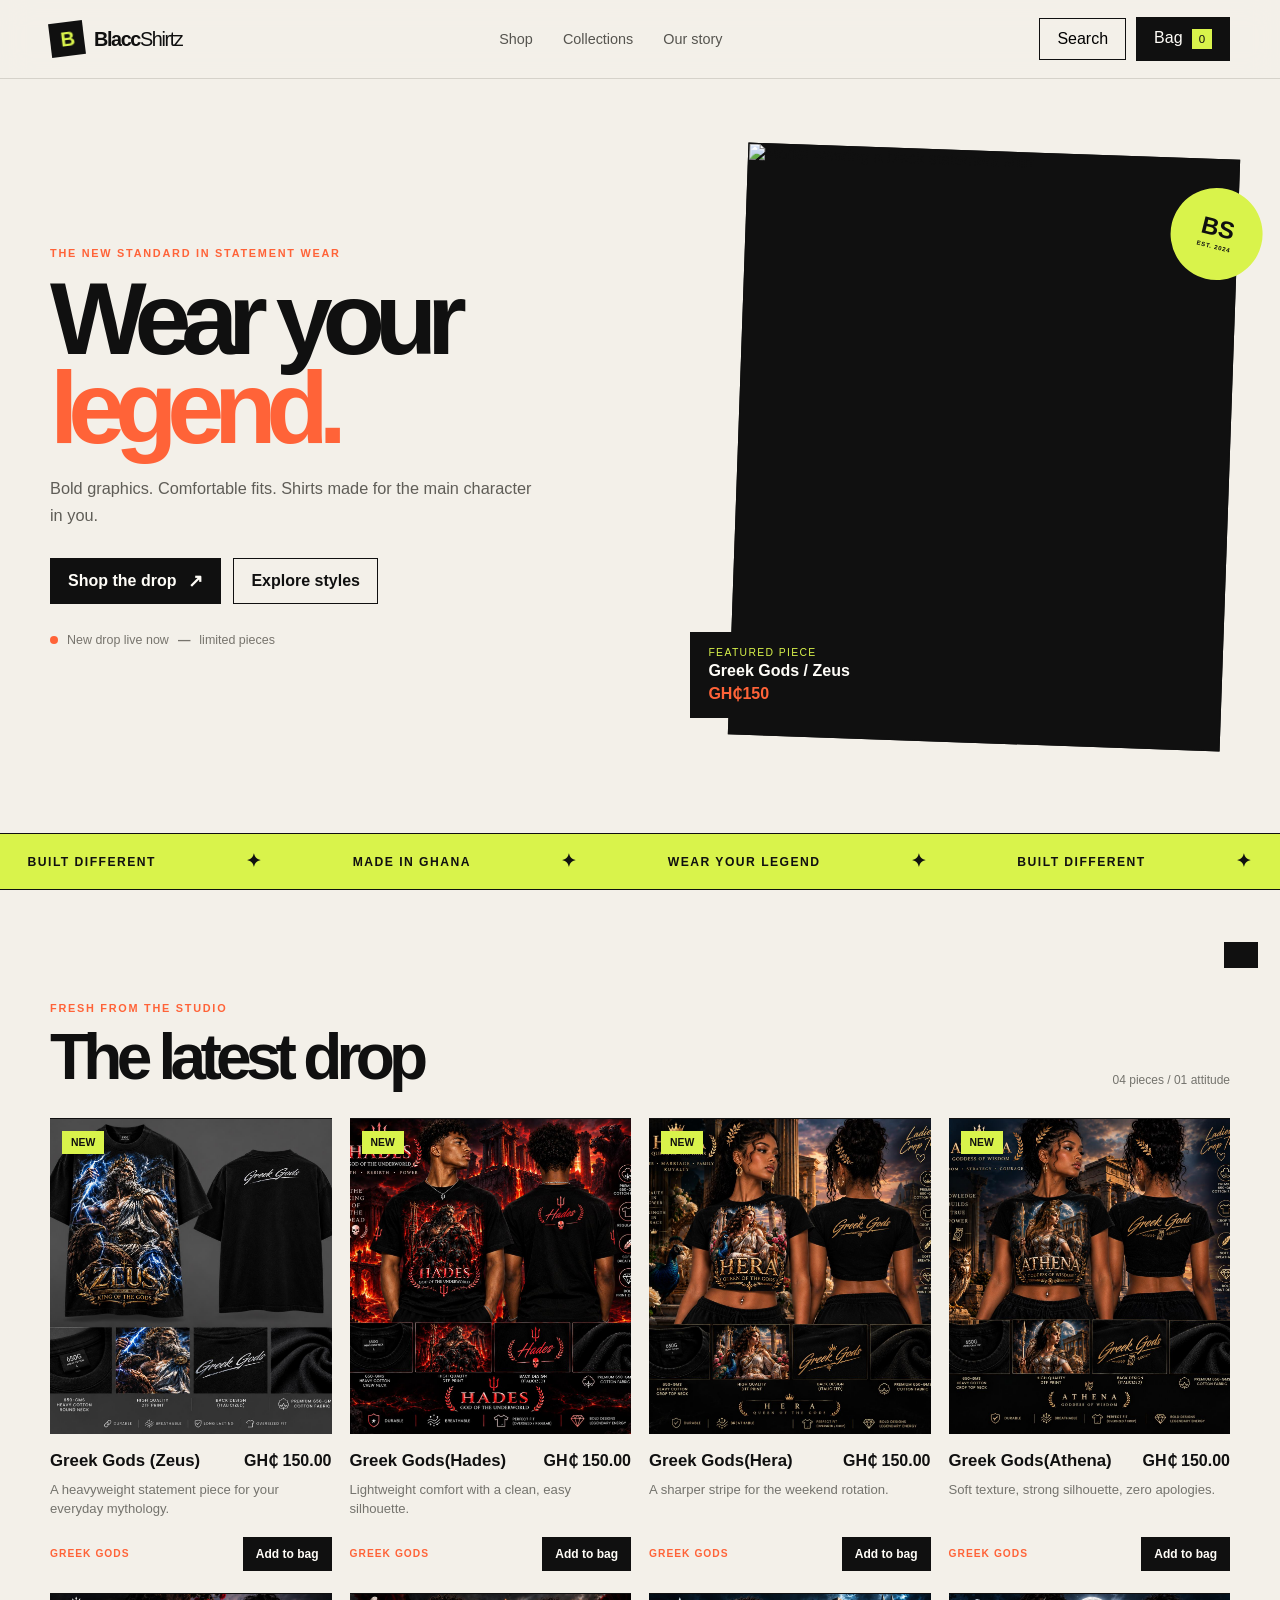
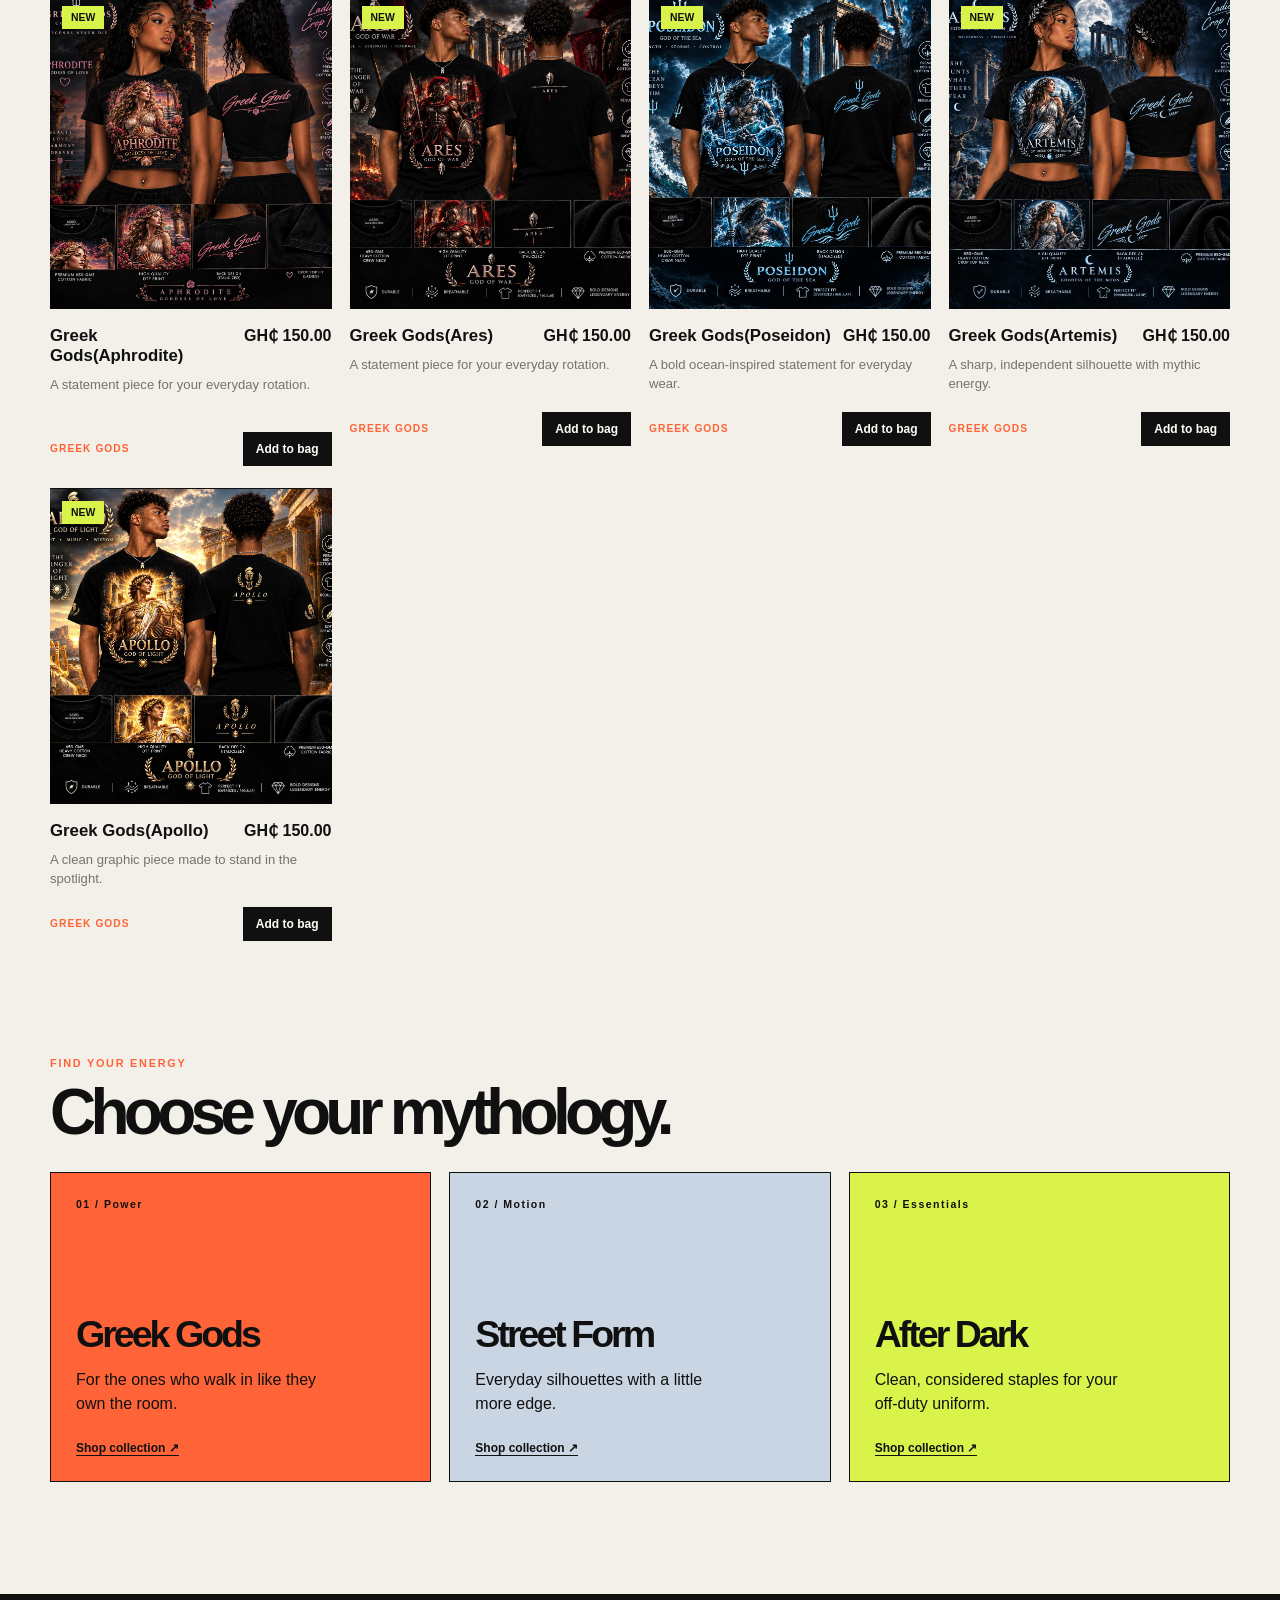
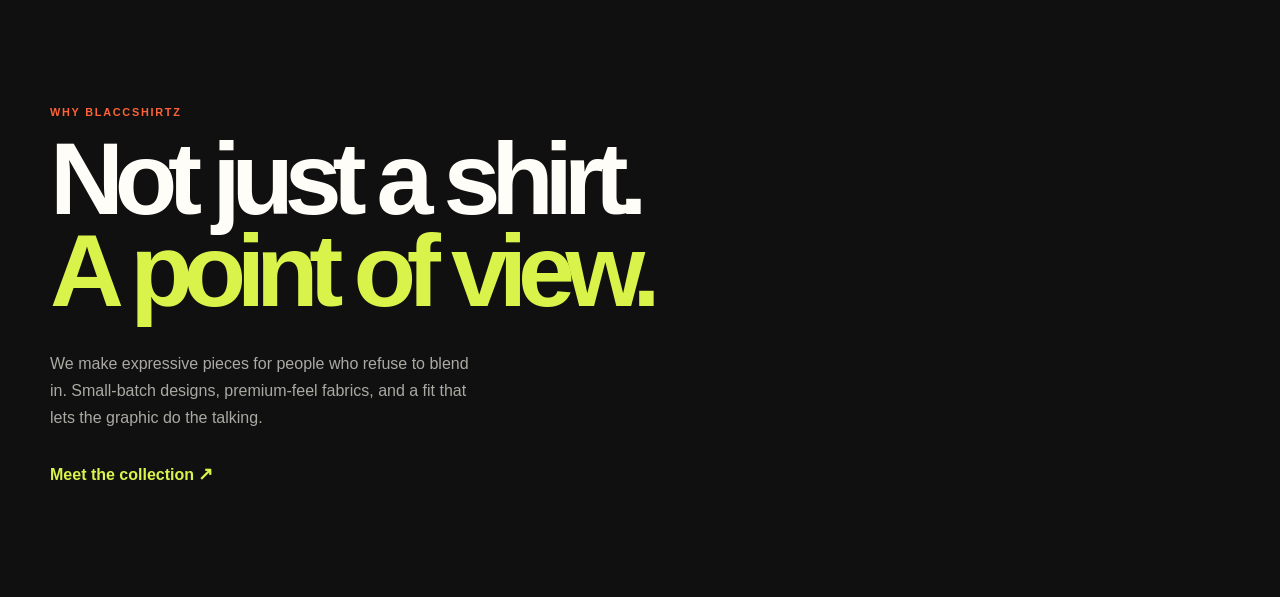
==== index.html @ ee009317 "first commit" ====
<!DOCTYPE html>
<html lang="en">
  <head>
    <meta charset="UTF-8" />
    <meta name="viewport" content="width=device-width, initial-scale=1.0" />
    <title>BlaccShirtz | Wear your legend</title>
    <meta name="description" content="Statement shirts for people who make their own rules." />
    <link rel="preconnect" href="https://blaccshirtz.com" />
    <link rel="preconnect" href="https://blaccshirtz.com" crossorigin />
    <link
      href="https://fonts.googleapis.com/css2?family=Inter:wght@400;500;600;700;800&display=swap"
      rel="stylesheet"
    />
    <link rel="stylesheet" href="styles.css" />
  </head>
  <body>
    <header class="topbar">
      <div class="container nav">
        <a class="brand" href="#top" aria-label="BlaccShirtz home"><span class="brand-mark">B</span><span>Blacc<span>Shirtz</span></span></a>
        <nav class="nav-links" aria-label="Main navigation"><a href="#featured">Shop</a><a href="#collections">Collections</a><a href="#story">Our story</a></nav>
        <div class="nav-actions"><button class="ghost-btn" id="search-button" type="button">Search</button><button class="cart-btn" type="button" aria-label="Open shopping cart">Bag <span id="cart-count">0</span></button></div>
      </div>
      <form class="search-bar container" id="search-bar" role="search"><label class="sr-only" for="search-input">Search shirts</label><input id="search-input" type="search" placeholder="Search the collection..." autocomplete="off" /><button type="submit">Find a shirt</button></form>
    </header>
    <main id="top">
      <section class="hero"><div class="container hero-grid"><div class="hero-copy"><p class="eyebrow">The new standard in statement wear</p><h1>Wear your <span>legend.</span></h1><p class="subtext">Bold graphics. Comfortable fits. Shirts made for the main character in you.</p><div class="hero-actions"><a href="#featured" class="primary-btn">Shop the drop <span>↗</span></a><a href="#collections" class="secondary-btn">Explore styles</a></div><div class="hero-note"><span class="note-dot"></span> New drop live now <strong>—</strong> limited pieces</div></div><div class="hero-visual"><div class="hero-frame"><img src="https://images.unsplash.com/photo-1521572267360-ee0c2909d518?auto=format&fit=crop&w=1100&q=85" alt="Model wearing a black statement shirt" /><span class="hero-stamp">BS<br /><small>EST. 2024</small></span></div><div class="floating-card"><span>Featured piece</span><strong>Greek Gods / Zeus</strong><em>GH₵150</em></div></div></div></section>
      <section class="ticker" aria-label="Brand values"><div class="ticker-track"><span>BUILT DIFFERENT</span><b>✦</b><span>MADE IN GHANA</span><b>✦</b><span>WEAR YOUR LEGEND</span><b>✦</b><span>BUILT DIFFERENT</span><b>✦</b></div></section>
      <section id="featured" class="products section-space"><div class="container section-header"><div><p class="eyebrow">Fresh from the studio</p><h2>The latest drop</h2></div><span class="section-count">04 pieces / 01 attitude</span></div><div class="container product-grid" id="product-grid"></div><p class="container no-results" id="no-results">No shirts match that search.</p></section>
      <section id="collections" class="collections section-space"><div class="container section-header"><div><p class="eyebrow">Find your energy</p><h2>Choose your mythology.</h2></div></div><div class="container collection-grid"><article class="collection-card accent-1"><span>01 / Power</span><h3>Greek Gods</h3><p>For the ones who walk in like they own the room.</p><a href="#featured">Shop collection ↗</a></article><article class="collection-card accent-2"><span>02 / Motion</span><h3>Street Form</h3><p>Everyday silhouettes with a little more edge.</p><a href="#featured">Shop collection ↗</a></article><article class="collection-card accent-3"><span>03 / Essentials</span><h3>After Dark</h3><p>Clean, considered staples for your off-duty uniform.</p><a href="#featured">Shop collection ↗</a></article></div></section>
      <section id="story" class="story section-space"><div class="container story-inner"><p class="eyebrow">Why BlaccShirtz</p><h2>Not just a shirt.<br /><em>A point of view.</em></h2><p>We make expressive pieces for people who refuse to blend in. Small-batch designs, premium-feel fabrics, and a fit that lets the graphic do the talking.</p><a href="#featured" class="text-link">Meet the collection <span>↗</span></a></div></section>
    </main>
    <div class="cart-backdrop" id="cart-backdrop"></div><aside class="cart-panel" id="cart-panel" aria-label="Shopping cart" aria-hidden="true"><div class="cart-header"><div><p class="eyebrow">Your selection</p><h3>Your bag</h3></div><button id="close-cart" type="button" aria-label="Close cart">×</button></div><div id="cart-items" class="cart-items"><p class="empty-cart">Your bag is waiting.</p></div><div class="cart-footer"><div class="subtotal-row"><span>Subtotal</span><strong id="subtotal">GH₵0.00</strong></div><label class="payment-method" for="payment-method"><span>Payment method</span><select id="payment-method"><option value="mtn-momo">MTN MoMo: +233537599376</option></select></label><p class="payment-note">Tap below to open MTN MoMo transfer on your phone. Send the subtotal to +233537599376.</p><button class="checkout-btn" type="button">Open MTN MoMo <span>↗</span></button></div></aside><div class="toast" id="toast" role="status"></div>
    <script src="script.js"></script>
  </body>
</html>
---- styles.css ----
:root { --ink: #101010; --paper: #f3f0e9; --acid: #d9f34b; --orange: #ff6338; --muted: #74736d; --line: #d5d2ca; --white: #fffdf8; }
* { box-sizing: border-box; }
html { scroll-behavior: smooth; }
body { margin: 0; background: var(--paper); color: var(--ink); font-family: "DM Sans", sans-serif; }
body.cart-open { overflow: hidden; }
a { color: inherit; text-decoration: none; } button, input { font: inherit; } button { cursor: pointer; } img { display: block; max-width: 100%; }
.container { width: min(1180px, calc(100% - 40px)); margin: 0 auto; }
.topbar { position: sticky; top: 0; z-index: 20; background: rgba(243,240,233,.92); border-bottom: 1px solid var(--line); backdrop-filter: blur(15px); }
.nav { min-height: 78px; display: flex; align-items: center; justify-content: space-between; gap: 24px; }
.brand { display: flex; align-items: center; gap: 10px; font: 700 1.24rem "Space Grotesk", sans-serif; letter-spacing: -.07em; }.brand > span:last-child span { font-weight: 500; }.brand-mark { width: 34px; height: 34px; display: grid; place-items: center; color: var(--acid); background: var(--ink); font: 700 1.25rem "Space Grotesk", sans-serif; transform: rotate(-7deg); }
.nav-links { display: flex; gap: 30px; color: #55544f; font-size: .9rem; }.nav-links a:hover, .text-link:hover { color: var(--orange); }.nav-actions { display: flex; align-items: center; gap: 10px; }
.ghost-btn, .cart-btn, .primary-btn, .secondary-btn, .checkout-btn, .add-btn { border: 1px solid var(--ink); padding: 11px 17px; transition: transform .2s, background .2s; }.ghost-btn { background: transparent; }.ghost-btn:hover, .secondary-btn:hover { background: var(--white); }.cart-btn, .primary-btn, .checkout-btn, .add-btn { color: var(--white); background: var(--ink); }.cart-btn:hover, .primary-btn:hover, .checkout-btn:hover, .add-btn:hover { background: var(--orange); border-color: var(--orange); transform: translateY(-2px); }#cart-count { display: inline-grid; place-items: center; width: 20px; height: 20px; margin-left: 5px; color: var(--ink); background: var(--acid); font-size: .72rem; }
.search-bar { display: none; padding: 0 0 14px; gap: 8px; }.search-bar.open { display: flex; }.search-bar input { flex: 1; min-width: 0; border: 1px solid var(--ink); padding: 13px 15px; color: var(--ink); background: var(--white); outline: none; }.search-bar button { border: 1px solid var(--ink); background: var(--acid); padding: 0 17px; font-weight: 700; }
.hero { padding: 72px 0 90px; overflow: hidden; }.hero-grid { display: grid; grid-template-columns: 1fr .88fr; align-items: center; gap: 70px; }.eyebrow { margin: 0 0 15px; color: var(--orange); text-transform: uppercase; letter-spacing: .16em; font-size: .68rem; font-weight: 700; }h1, h2, h3, p { margin-top: 0; }h1, h2, h3 { font-family: "Space Grotesk", sans-serif; }h1 { max-width: 620px; margin-bottom: 23px; font-size: clamp(4rem, 8vw, 7.4rem); line-height: .87; letter-spacing: -.1em; }h1 span { color: var(--orange); }.subtext { max-width: 490px; color: #5f5d57; line-height: 1.65; font-size: 1.02rem; }.hero-actions { display: flex; gap: 12px; flex-wrap: wrap; margin: 29px 0; }.primary-btn, .secondary-btn, .checkout-btn, .add-btn { display: inline-flex; justify-content: center; align-items: center; gap: 12px; font-weight: 700; }.primary-btn span, .checkout-btn span, .text-link span { font-size: 1.15em; }.secondary-btn { background: transparent; }.hero-note { color: #77746d; font-size: .78rem; display: flex; align-items: center; gap: 9px; }.note-dot { width: 8px; height: 8px; background: var(--orange); border-radius: 50%; }
.hero-visual { position: relative; }.hero-frame { position: relative; margin-left: 28px; border: 1px solid var(--ink); background: var(--ink); transform: rotate(2deg); }.hero-frame img { width: 100%; height: 590px; object-fit: cover; filter: saturate(.85); }.hero-stamp { position: absolute; right: -26px; top: 28px; width: 92px; height: 92px; display: grid; place-content: center; text-align: center; color: var(--ink); background: var(--acid); border-radius: 50%; font: 700 1.5rem/.8 "Space Grotesk", sans-serif; transform: rotate(12deg); }.hero-stamp small { font-size: .38rem; letter-spacing: .12em; margin-top: 8px; }.floating-card { position: absolute; left: -20px; bottom: 25px; display: flex; flex-direction: column; gap: 4px; min-width: 190px; padding: 15px 18px; color: var(--white); background: var(--ink); }.floating-card span { color: var(--acid); font-size: .65rem; text-transform: uppercase; letter-spacing: .13em; }.floating-card strong { font: 600 1rem "Space Grotesk", sans-serif; }.floating-card em { color: var(--orange); font-style: normal; font-weight: 700; }
.ticker { overflow: hidden; color: var(--ink); background: var(--acid); border-block: 1px solid var(--ink); }.ticker-track { display: flex; justify-content: space-around; align-items: center; gap: 35px; min-width: max-content; padding: 17px 0; font: 700 .76rem "Space Grotesk", sans-serif; letter-spacing: .12em; }.ticker-track b { font-size: 1.1rem; }.section-space { padding: 112px 0 0; }.section-header { display: flex; justify-content: space-between; align-items: end; gap: 20px; margin-bottom: 31px; }h2 { margin-bottom: 0; font-size: clamp(2.7rem, 5vw, 5rem); line-height: .9; letter-spacing: -.09em; }.section-count { color: var(--muted); font-size: .75rem; }
.product-grid { display: grid; grid-template-columns: repeat(4, 1fr); gap: 18px; }.product-card { border-top: 1px solid var(--ink); }.product-image { position: relative; background: #dedbd3; overflow: hidden; }.product-image img { width: 100%; height: 315px; object-fit: cover; transition: transform .4s; }.product-card:hover .product-image img { transform: scale(1.04); }.product-badge { position: absolute; z-index: 1; top: 12px; left: 12px; padding: 6px 9px; color: var(--ink); background: var(--acid); font-size: .65rem; font-weight: 700; text-transform: uppercase; }.product-info { padding: 17px 0 4px; }.product-meta { display: flex; justify-content: space-between; gap: 10px; }.product-meta h3 { margin: 0 0 9px; font-size: 1.05rem; }.price { font-weight: 700; white-space: nowrap; }.product-info p { min-height: 42px; margin-bottom: 15px; color: var(--muted); font-size: .82rem; line-height: 1.5; }.product-actions { display: flex; align-items: center; justify-content: space-between; gap: 8px; }.tag { color: var(--orange); font-size: .64rem; font-weight: 700; letter-spacing: .1em; text-transform: uppercase; }.add-btn { padding: 9px 12px; font-size: .75rem; }.no-results { display: none; color: var(--muted); }.no-results.visible { display: block; }
.collection-grid { display: grid; grid-template-columns: repeat(3, 1fr); gap: 18px; }.collection-card { min-height: 310px; padding: 25px; display: flex; flex-direction: column; align-items: flex-start; border: 1px solid var(--ink); }.collection-card span { font-size: .66rem; font-weight: 700; letter-spacing: .14em; }.collection-card h3 { margin: auto 0 12px; font-size: 2.35rem; letter-spacing: -.08em; }.collection-card p { max-width: 250px; margin-bottom: 25px; line-height: 1.5; }.collection-card a { border-bottom: 1px solid var(--ink); font-size: .75rem; font-weight: 700; }.accent-1 { background: var(--orange); }.accent-2 { background: #c9d5e2; }.accent-3 { background: var(--acid); }
.story { margin-top: 112px; padding-bottom: 112px; color: var(--white); background: var(--ink); }.story h2 { font-size: clamp(3.5rem, 8vw, 7rem); }.story h2 em { color: var(--acid); font-style: normal; }.story p:not(.eyebrow) { max-width: 430px; margin: 32px 0; color: #aaa9a3; line-height: 1.7; }.story .text-link { color: var(--acid); font-weight: 700; }
.story { margin-top: 112px; padding-bottom: 112px; color: var(--white); background: var(--ink); }.story h2 { font-size: clamp(3.5rem, 8vw, 7rem); }.story h2 em { color: var(--acid); font-style: normal; }.story p:not(.eyebrow) { max-width: 430px; margin: 32px 0; color: #aaa9a3; line-height: 1.7; }.story .text-link { color: var(--acid); font-weight: 700; }
.cart-backdrop { display: none; position: fixed; inset: 0; z-index: 29; background: rgba(16,16,16,.35); }.cart-backdrop.open { display: block; }.cart-panel { position: fixed; z-index: 30; top: 0; right: -430px; display: flex; flex-direction: column; width: min(420px, 100%); height: 100vh; color: var(--ink); background: var(--paper); transition: right .3s ease; }.cart-panel.open { right: 0; }.cart-header { display: flex; justify-content: space-between; padding: 28px 25px 20px; border-bottom: 1px solid var(--line); }.cart-header h3 { margin: 0; font-size: 2rem; }.cart-header .eyebrow { margin-bottom: 7px; }.cart-header button { border: 0; background: transparent; font-size: 2rem; line-height: 1; }.cart-items { flex: 1; overflow: auto; padding: 18px 25px; }.empty-cart { color: var(--muted); }.cart-item { display: grid; grid-template-columns: 65px 1fr auto; align-items: center; gap: 13px; padding: 14px 0; border-bottom: 1px solid var(--line); }.cart-item img { width: 65px; height: 75px; object-fit: cover; }.item-details { display: flex; flex-direction: column; gap: 6px; }.cart-item h4 { margin: 0; font: 600 .92rem "Space Grotesk", sans-serif; }.item-price { color: var(--muted); font-size: .8rem; }.item-qty { display: flex; align-items: center; gap: 10px; font-size: .8rem; }.qty-btn { width: 22px; height: 22px; padding: 0; border: 1px solid var(--ink); background: transparent; }.remove-btn { padding: 0; border: 0; color: var(--orange); background: transparent; font-size: .72rem; }.cart-footer { padding: 20px 25px 25px; border-top: 1px solid var(--line); }.subtotal-row { display: flex; justify-content: space-between; margin-bottom: 17px; }.checkout-btn { width: 100%; }.toast { position: fixed; z-index: 40; right: 22px; bottom: 22px; padding: 13px 17px; color: var(--white); background: var(--ink); transform: translateY(90px); transition: transform .25s; font-size: .8rem; }.toast.show { transform: translateY(0); }.sr-only { position: absolute; width: 1px; height: 1px; overflow: hidden; clip: rect(0,0,0,0); }
.cart-backdrop { display: none; position: fixed; inset: 0; z-index: 29; background: rgba(16,16,16,.35); }.cart-backdrop.open { display: block; }.cart-panel { position: fixed; z-index: 30; top: 0; right: -430px; display: flex; flex-direction: column; width: min(420px, 100%); height: 100vh; color: var(--ink); background: var(--paper); transition: right .3s ease; }.cart-panel.open { right: 0; }.cart-header { display: flex; justify-content: space-between; padding: 28px 25px 20px; border-bottom: 1px solid var(--line); }.cart-header h3 { margin: 0; font-size: 2rem; }.cart-header .eyebrow { margin-bottom: 7px; }.cart-header button { border: 0; background: transparent; font-size: 2rem; line-height: 1; }.cart-items { flex: 1; overflow: auto; padding: 18px 25px; }.empty-cart { color: var(--muted); }.cart-item { display: grid; grid-template-columns: 65px 1fr auto; align-items: center; gap: 13px; padding: 14px 0; border-bottom: 1px solid var(--line); }.cart-item img { width: 65px; height: 75px; object-fit: cover; }.item-details { display: flex; flex-direction: column; gap: 6px; }.cart-item h4 { margin: 0; font: 600 .92rem "Space Grotesk", sans-serif; }.item-price { color: var(--muted); font-size: .8rem; }.item-qty { display: flex; align-items: center; gap: 10px; font-size: .8rem; }.qty-btn { width: 22px; height: 22px; padding: 0; border: 1px solid var(--ink); background: transparent; }.remove-btn { padding: 0; border: 0; color: var(--orange); background: transparent; font-size: .72rem; }.cart-footer { padding: 20px 25px 25px; border-top: 1px solid var(--line); }.subtotal-row { display: flex; justify-content: space-between; margin-bottom: 17px; }.payment-method { display: grid; gap: 7px; margin-bottom: 8px; color: var(--muted); font-size: .72rem; font-weight: 700; letter-spacing: .08em; text-transform: uppercase; }.payment-method select { width: 100%; padding: 11px 12px; border: 1px solid var(--ink); color: var(--ink); background: var(--white); font-size: .85rem; letter-spacing: 0; text-transform: none; }.payment-note { margin: 0 0 14px; color: var(--muted); font-size: .72rem; line-height: 1.45; }.checkout-btn { width: 100%; }.toast { position: fixed; z-index: 40; right: 22px; bottom: 22px; padding: 13px 17px; color: var(--white); background: var(--ink); transform: translateY(90px); transition: transform .25s; font-size: .8rem; }.toast.show { transform: translateY(0); }.sr-only { position: absolute; width: 1px; height: 1px; overflow: hidden; clip: rect(0,0,0,0); }
+@media (max-width: 900px) { .hero-grid { grid-template-columns: 1fr .8fr; gap: 30px; }.product-grid { grid-template-columns: repeat(2, 1fr); }.hero-frame img { height: 500px; } }
+@media (max-width: 680px) { .container { width: min(100% - 28px, 540px); }.nav { min-height: 68px; }.nav-links { display: none; }.nav-actions { margin-left: auto; }.ghost-btn { padding: 9px 11px; font-size: .78rem; }.cart-btn { padding: 9px 11px; font-size: .78rem; }.hero { padding: 56px 0 68px; }.hero-grid { display: block; }.hero-copy { margin-bottom: 54px; } h1 { font-size: clamp(4rem, 18vw, 6rem); }.hero-frame { margin-left: 18px; }.hero-frame img { height: 440px; }.floating-card { left: -10px; }.section-space { padding-top: 75px; }.section-header { display: block; }.section-count { display: block; margin-top: 15px; }.product-grid, .collection-grid { grid-template-columns: 1fr 1fr; gap: 20px 12px; }.product-image img { height: 240px; }.product-meta { display: block; }.price { display: block; margin-bottom: 8px; }.product-info p { min-height: 0; }.product-actions { display: block; }.add-btn { width: 100%; margin-top: 10px; }.collection-card { min-height: 245px; padding: 18px; }.collection-card h3 { font-size: 1.8rem; }.collection-card p { font-size: .8rem; }.story { margin-top: 75px; padding-bottom: 75px; }.story h2 { font-size: 3.6rem; } }
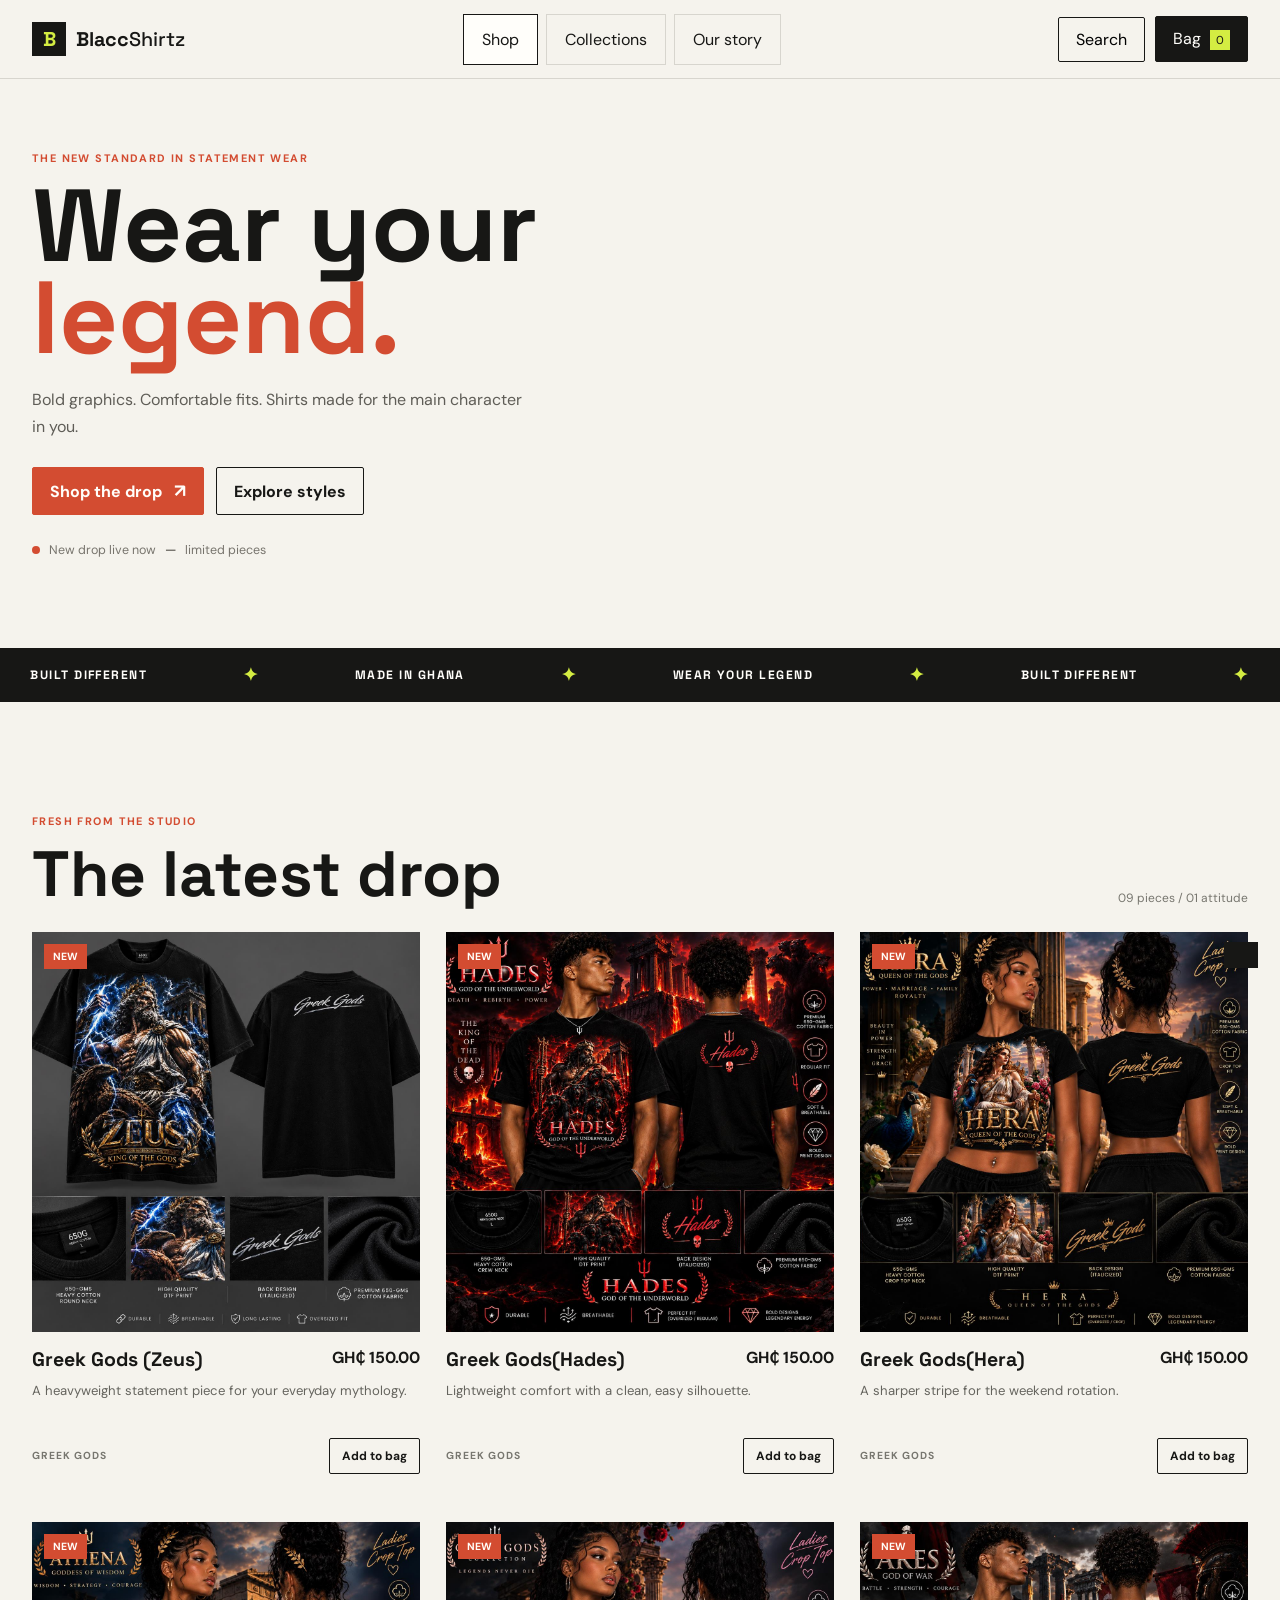
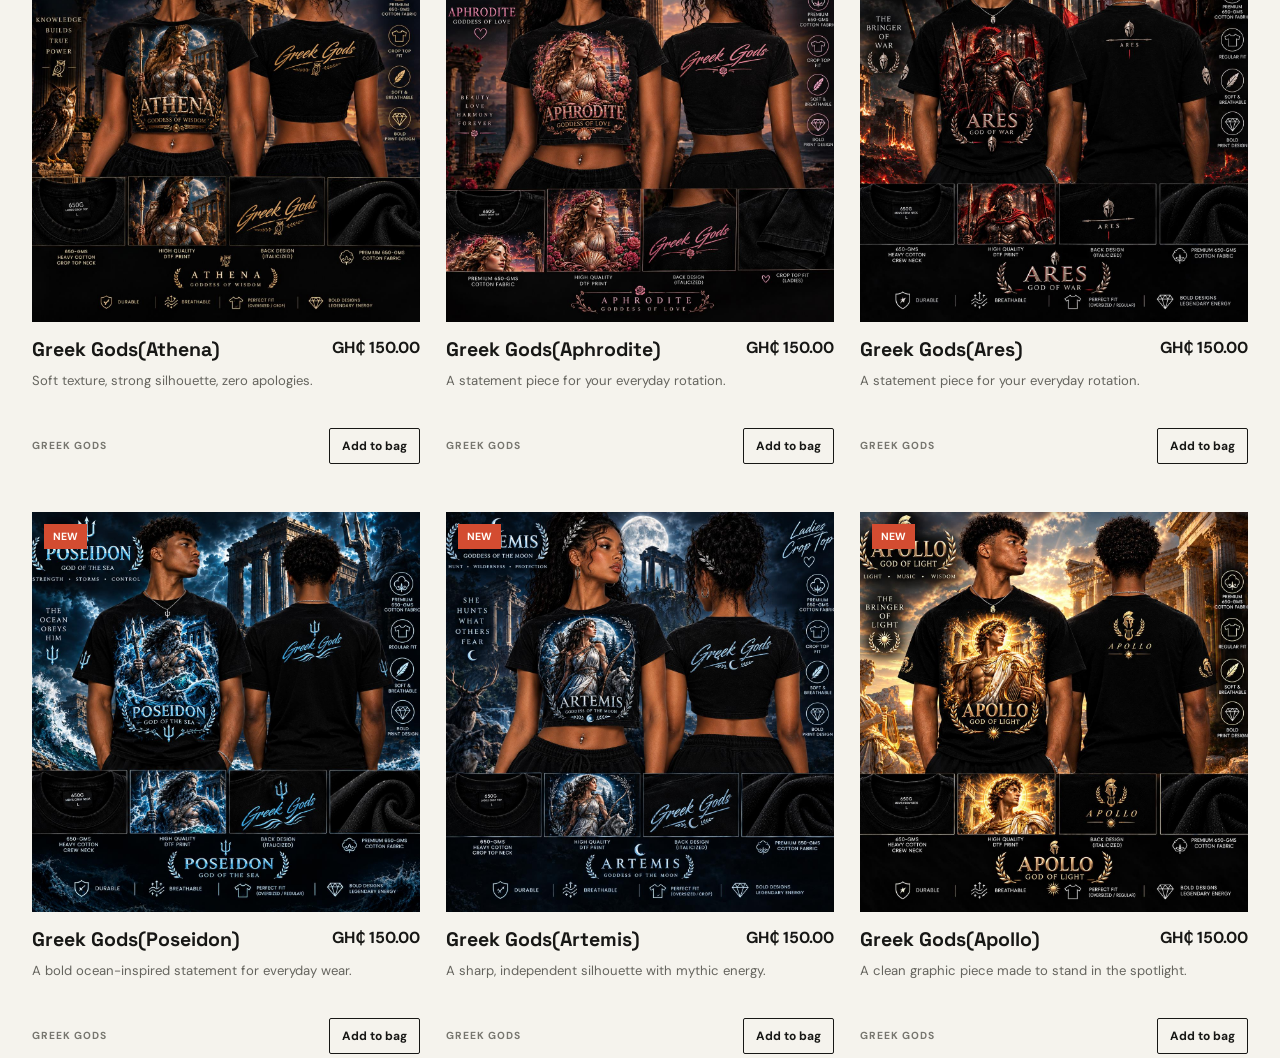
==== commit 38b2a6cc: "Update website" ====
--- a/index.html
+++ b/index.html
@@ -12,22 +12,23 @@
       rel="stylesheet"
     />
     <link rel="stylesheet" href="styles.css" />
+    <link rel="stylesheet" href="refresh.css" />
   </head>
   <body>
     <header class="topbar">
       <div class="container nav">
         <a class="brand" href="#top" aria-label="BlaccShirtz home"><span class="brand-mark">B</span><span>Blacc<span>Shirtz</span></span></a>
-        <nav class="nav-links" aria-label="Main navigation"><a href="#featured">Shop</a><a href="#collections">Collections</a><a href="#story">Our story</a></nav>
+        <nav class="nav-links" role="tablist" aria-label="Store sections"><button class="nav-tab active" id="shop-tab" type="button" role="tab" aria-selected="true" aria-controls="featured" data-panel="featured">Shop</button><button class="nav-tab" id="collections-tab" type="button" role="tab" aria-selected="false" aria-controls="collections" data-panel="collections" tabindex="-1">Collections</button><button class="nav-tab" id="story-tab" type="button" role="tab" aria-selected="false" aria-controls="story" data-panel="story" tabindex="-1">Our story</button></nav>
         <div class="nav-actions"><button class="ghost-btn" id="search-button" type="button">Search</button><button class="cart-btn" type="button" aria-label="Open shopping cart">Bag <span id="cart-count">0</span></button></div>
       </div>
       <form class="search-bar container" id="search-bar" role="search"><label class="sr-only" for="search-input">Search shirts</label><input id="search-input" type="search" placeholder="Search the collection..." autocomplete="off" /><button type="submit">Find a shirt</button></form>
     </header>
     <main id="top">
-      <section class="hero"><div class="container hero-grid"><div class="hero-copy"><p class="eyebrow">The new standard in statement wear</p><h1>Wear your <span>legend.</span></h1><p class="subtext">Bold graphics. Comfortable fits. Shirts made for the main character in you.</p><div class="hero-actions"><a href="#featured" class="primary-btn">Shop the drop <span>↗</span></a><a href="#collections" class="secondary-btn">Explore styles</a></div><div class="hero-note"><span class="note-dot"></span> New drop live now <strong>—</strong> limited pieces</div></div><div class="hero-visual"><div class="hero-frame"><img src="https://images.unsplash.com/photo-1521572267360-ee0c2909d518?auto=format&fit=crop&w=1100&q=85" alt="Model wearing a black statement shirt" /><span class="hero-stamp">BS<br /><small>EST. 2024</small></span></div><div class="floating-card"><span>Featured piece</span><strong>Greek Gods / Zeus</strong><em>GH₵150</em></div></div></div></section>
+      <section class="hero"><div class="container hero-grid"><div class="hero-copy"><p class="eyebrow">The new standard in statement wear</p><h1>Wear your <span>legend.</span></h1><p class="subtext">Bold graphics. Comfortable fits. Shirts made for the main character in you.</p><div class="hero-actions"><a href="#featured" class="primary-btn">Shop the drop <span>↗</span></a><a href="#collections" class="secondary-btn">Explore styles</a></div><div class="hero-note"><span class="note-dot"></span> New drop live now <strong>—</strong> limited pieces</div></div></div></section>
       <section class="ticker" aria-label="Brand values"><div class="ticker-track"><span>BUILT DIFFERENT</span><b>✦</b><span>MADE IN GHANA</span><b>✦</b><span>WEAR YOUR LEGEND</span><b>✦</b><span>BUILT DIFFERENT</span><b>✦</b></div></section>
-      <section id="featured" class="products section-space"><div class="container section-header"><div><p class="eyebrow">Fresh from the studio</p><h2>The latest drop</h2></div><span class="section-count">04 pieces / 01 attitude</span></div><div class="container product-grid" id="product-grid"></div><p class="container no-results" id="no-results">No shirts match that search.</p></section>
-      <section id="collections" class="collections section-space"><div class="container section-header"><div><p class="eyebrow">Find your energy</p><h2>Choose your mythology.</h2></div></div><div class="container collection-grid"><article class="collection-card accent-1"><span>01 / Power</span><h3>Greek Gods</h3><p>For the ones who walk in like they own the room.</p><a href="#featured">Shop collection ↗</a></article><article class="collection-card accent-2"><span>02 / Motion</span><h3>Street Form</h3><p>Everyday silhouettes with a little more edge.</p><a href="#featured">Shop collection ↗</a></article><article class="collection-card accent-3"><span>03 / Essentials</span><h3>After Dark</h3><p>Clean, considered staples for your off-duty uniform.</p><a href="#featured">Shop collection ↗</a></article></div></section>
-      <section id="story" class="story section-space"><div class="container story-inner"><p class="eyebrow">Why BlaccShirtz</p><h2>Not just a shirt.<br /><em>A point of view.</em></h2><p>We make expressive pieces for people who refuse to blend in. Small-batch designs, premium-feel fabrics, and a fit that lets the graphic do the talking.</p><a href="#featured" class="text-link">Meet the collection <span>↗</span></a></div></section>
+      <section id="featured" class="products section-space tab-panel" role="tabpanel" aria-labelledby="shop-tab" tabindex="0"><div class="container section-header"><div><p class="eyebrow">Fresh from the studio</p><h2>The latest drop</h2></div><span class="section-count">04 pieces / 01 attitude</span></div><div class="container product-grid" id="product-grid"></div><p class="container no-results" id="no-results">No shirts match that search.</p></section>
+      <section id="collections" class="collections section-space tab-panel" role="tabpanel" aria-labelledby="collections-tab" tabindex="0" hidden><div class="container section-header"><div><p class="eyebrow">Find your energy</p><h2>Choose your mythology.</h2></div></div><div class="container collection-grid"><article class="collection-card accent-1"><span>01 / Power</span><h3>Greek Gods</h3><p>For the ones who walk in like they own the room.</p><a href="#featured">Shop collection ↗</a></article><article class="collection-card accent-2"><span>02 / Motion</span><h3>Street Form</h3><p>Everyday silhouettes with a little more edge.</p><a href="#featured">Shop collection ↗</a></article><article class="collection-card accent-3"><span>03 / Essentials</span><h3>After Dark</h3><p>Clean, considered staples for your off-duty uniform.</p><a href="#featured">Shop collection ↗</a></article></div></section>
+      <section id="story" class="story section-space tab-panel" role="tabpanel" aria-labelledby="story-tab" tabindex="0" hidden><div class="container story-inner"><p class="eyebrow">Made in Ghana</p><h2>Making Africa proud.<br /><em>One shirt at a time.</em></h2><p>Rooted in Ghana and inspired by the creativity of Africa, BlaccShirtz makes bold pieces that carry our culture and confidence wherever you go.</p><a href="#featured" class="text-link">Meet the collection <span>↗</span></a></div></section>
     </main>
     <div class="cart-backdrop" id="cart-backdrop"></div><aside class="cart-panel" id="cart-panel" aria-label="Shopping cart" aria-hidden="true"><div class="cart-header"><div><p class="eyebrow">Your selection</p><h3>Your bag</h3></div><button id="close-cart" type="button" aria-label="Close cart">×</button></div><div id="cart-items" class="cart-items"><p class="empty-cart">Your bag is waiting.</p></div><div class="cart-footer"><div class="subtotal-row"><span>Subtotal</span><strong id="subtotal">GH₵0.00</strong></div><label class="payment-method" for="payment-method"><span>Payment method</span><select id="payment-method"><option value="mtn-momo">MTN MoMo: +233537599376</option></select></label><p class="payment-note">Tap below to open MTN MoMo transfer on your phone. Send the subtotal to +233537599376.</p><button class="checkout-btn" type="button">Open MTN MoMo <span>↗</span></button></div></aside><div class="toast" id="toast" role="status"></div>
     <script src="script.js"></script>
--- a/refresh.css
+++ b/refresh.css
@@ -0,0 +1,108 @@
+@import url('https://fonts.googleapis.com/css2?family=DM+Sans:wght@400;500;600;700&family=Space+Grotesk:wght@400;500;600;700&display=swap');
+
+:root {
+  --ink: #171715;
+  --paper: #f5f3ed;
+  --acid: #d4ed42;
+  --orange: #d34c31;
+  --muted: #77766f;
+  --line: #d7d5ce;
+  --white: #fffefa;
+}
+
+body { font-family: "DM Sans", sans-serif; }
+.container { width: calc(100% - 64px); }
+.topbar { background: rgba(245, 243, 237, .94); }
+.nav { min-height: 78px; }
+.brand { font-family: "Space Grotesk", sans-serif; letter-spacing: 0; }
+.brand-mark { transform: none; }
+.nav-links { gap: 8px; color: var(--ink); font-size: 1rem; }
+.nav-tab { padding: 14px 18px; border: 1px solid var(--line); color: inherit; background: transparent; cursor: pointer; white-space: nowrap; transition: background .2s ease, border-color .2s ease; }
+.nav-tab:hover, .nav-tab:focus-visible, .nav-tab.active { border-color: var(--ink); background: var(--white); }
+.tab-panel[hidden] { display: none !important; }
+.ghost-btn, .cart-btn, .primary-btn, .secondary-btn, .checkout-btn, .add-btn { border-radius: 2px; }
+.hero { padding: 72px 0 90px; }
+.hero-grid { grid-template-columns: 1fr; }
+.eyebrow { color: var(--orange); letter-spacing: .13em; }
+h1, h2, h3 { font-family: "Space Grotesk", sans-serif; letter-spacing: 0; }
+h1 { max-width: 620px; font-size: clamp(4rem, 8vw, 7.4rem); line-height: .9; }
+h1 span { color: var(--orange); }
+.subtext { max-width: 490px; font-size: 1rem; }
+.hero-actions { margin: 27px 0; }
+.primary-btn { background: var(--orange); border-color: var(--orange); }
+.primary-btn:hover { background: var(--ink); border-color: var(--ink); }
+.hero-frame { margin: 0 16px 0 8px; border: 0; background: #e4e0d8; transform: none; }
+.hero-frame img { height: 570px; object-fit: cover; object-position: center 38%; filter: none; }
+.hero-stamp { right: -28px; top: 24px; color: var(--ink); background: var(--acid); border-radius: 0; transform: rotate(5deg); }
+.floating-card { left: -28px; bottom: 28px; min-width: 205px; box-shadow: 5px 5px 0 var(--acid); }
+.ticker { color: var(--white); background: var(--ink); border-color: var(--ink); }
+.ticker-track { padding: 15px 0; }
+.ticker-track b { color: var(--acid); }
+.section-space { padding-top: 112px; }
+h2 { font-size: clamp(2.7rem, 5vw, 5rem); line-height: .98; }
+.section-header { margin-bottom: 26px; }
+.product-grid { grid-template-columns: repeat(3, minmax(0, 1fr)); column-gap: 26px; row-gap: 44px; }
+.product-card { border-top: 0; }
+.product-image { background: #e8e5de; }
+.product-image img { height: 400px; object-fit: cover; }
+.product-badge { color: var(--white); background: var(--orange); }
+.product-info { padding-top: 15px; }
+.product-meta h3 { font-size: 1.22rem; }
+.product-info p { color: #65645e; }
+.tag { color: var(--muted); }
+.add-btn { color: var(--ink); background: transparent; border-color: var(--ink); }
+.add-btn:hover { color: var(--white); background: var(--orange); border-color: var(--orange); }
+.collection-grid { gap: 0; border: 1px solid var(--ink); }
+.collection-card { min-height: 310px; padding: 27px; border: 0; }
+.collection-card + .collection-card { border-left: 1px solid var(--ink); }
+.accent-1 { background: #e5a187; }
+.accent-2 { background: #d8ded3; }
+.accent-3 { background: var(--acid); }
+.collection-card h3 { font-size: 2.1rem; }
+.story { margin-top: 112px; padding: 112px 0; background: #25372e; }
+.story .eyebrow { color: var(--acid); }
+.story h2 { font-size: clamp(3.4rem, 7vw, 6.4rem); }
+.story h2 em { color: #e5a187; }
+.story p:not(.eyebrow) { color: #d1d7ce; }
+.story .text-link { color: var(--acid); }
+.payment-note { color: var(--muted); font-size: .78rem; line-height: 1.5; }
+.checkout-btn { background: var(--orange); border-color: var(--orange); }
+.checkout-btn:hover { background: var(--ink); border-color: var(--ink); }
+
+@media (max-width: 900px) {
+  .nav { gap: 12px; }
+  .nav-links { gap: 4px; }
+  .nav-tab { padding: 12px 14px; }
+  .hero-frame img { height: 480px; }
+  .product-grid { grid-template-columns: repeat(2, minmax(0, 1fr)); }
+  .product-image img { height: 370px; }
+}
+
+@media (max-width: 680px) {
+  .container { width: min(100% - 28px, 540px); }
+  .nav { flex-wrap: wrap; row-gap: 8px; padding: 8px 0; }
+  .nav-links { display: flex; order: 3; justify-content: center; width: 100%; gap: 4px; border-top: 1px solid var(--line); }
+  .nav-tab { flex: 1; max-width: 180px; padding: 11px 10px; }
+  .nav-actions { order: 2; }
+  .hero { padding: 56px 0 68px; }
+  .hero-copy { margin-bottom: 0; }
+  h1 { font-size: clamp(4rem, 18vw, 6rem); }
+  .hero-frame { margin: 0 12px 0 5px; }
+  .hero-frame img { height: 430px; }
+  .floating-card { left: -5px; }
+  .section-space { padding-top: 75px; }
+  .section-header { display: flex; align-items: end; }
+  .product-grid { gap: 20px 12px; }
+  .product-image img { height: 270px; }
+  .product-meta { display: block; }
+  .price { display: block; margin: 0 0 8px; }
+  .product-actions { display: block; }
+  .add-btn { width: 100%; margin-top: 10px; }
+  .collection-grid { grid-template-columns: 1fr 1fr; gap: 20px 12px; }
+  .collection-card { min-height: 245px; }
+  .story { margin-top: 75px; padding: 75px 0; }
+}
+
+@media (prefers-reduced-motion: reduce) {
+  *, *::before, *::after { scroll-behavior: auto !important; transition-duration: .01ms !important; }
+}
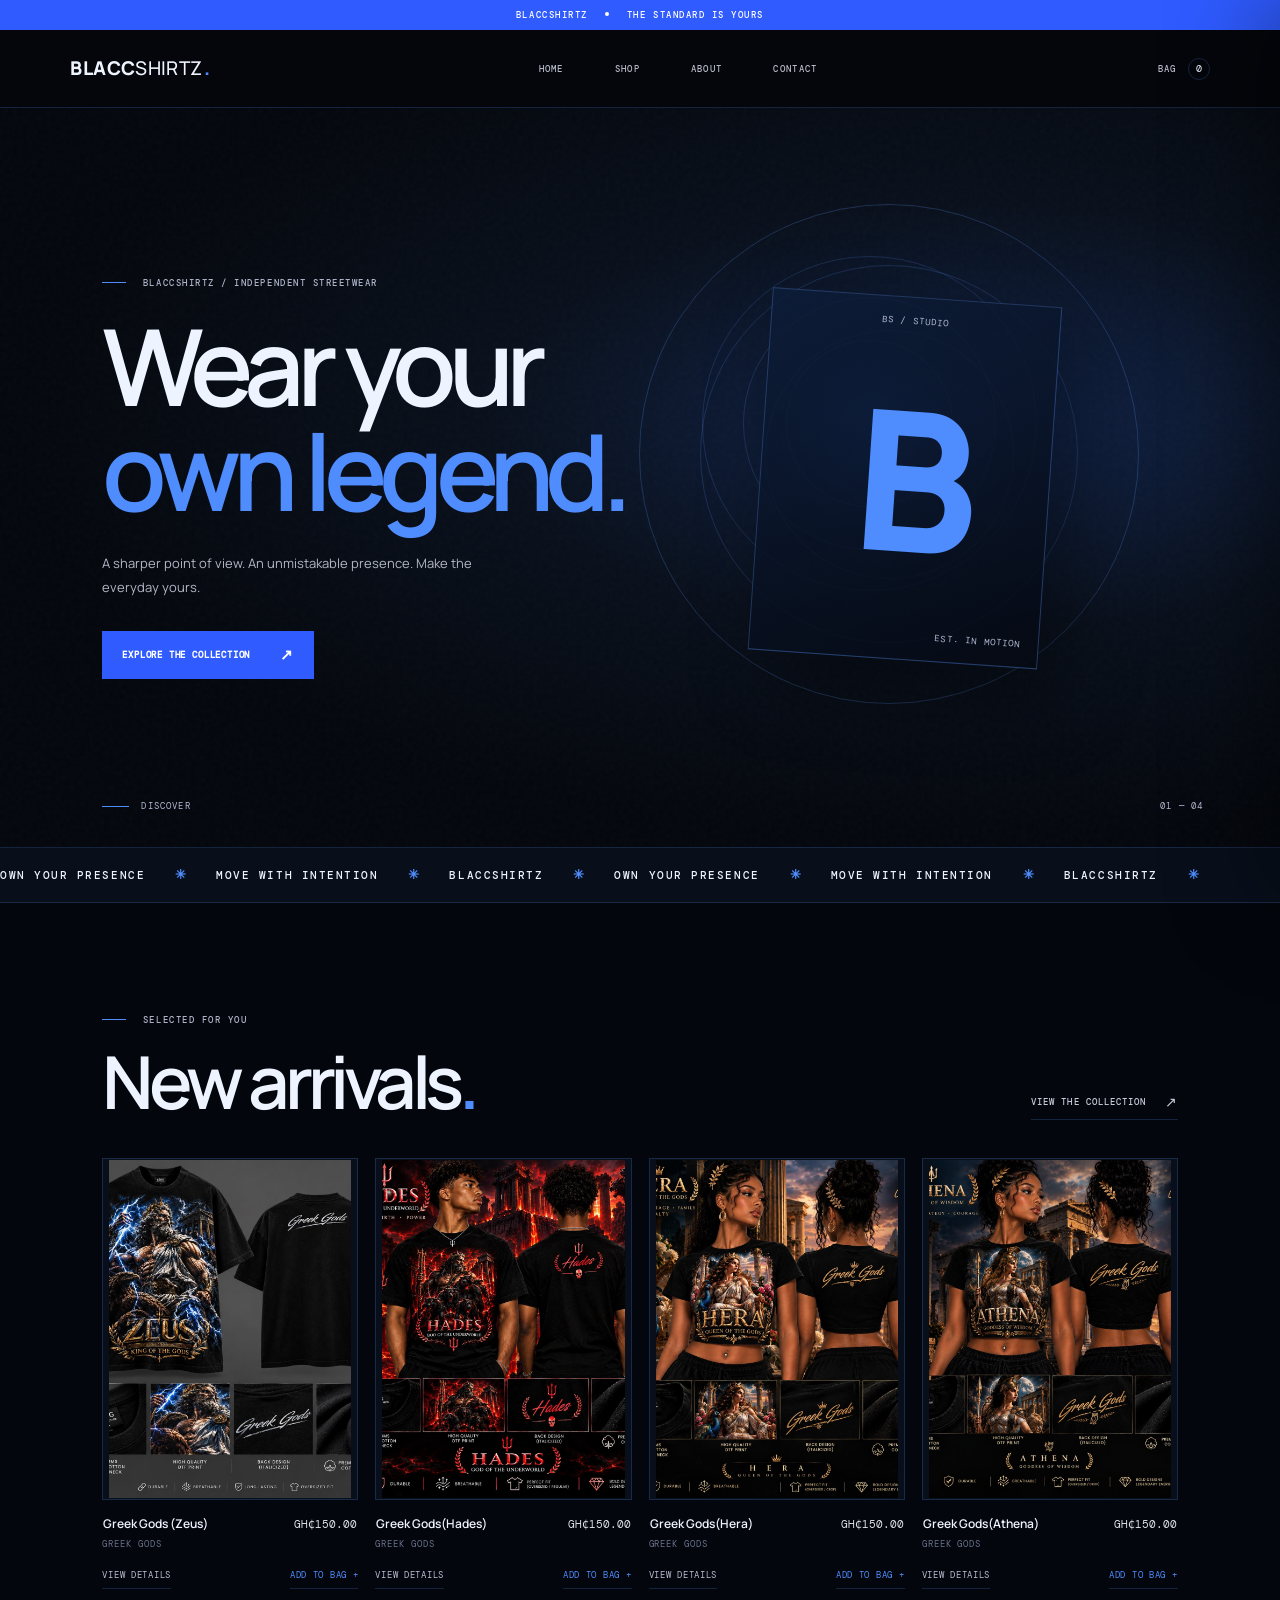
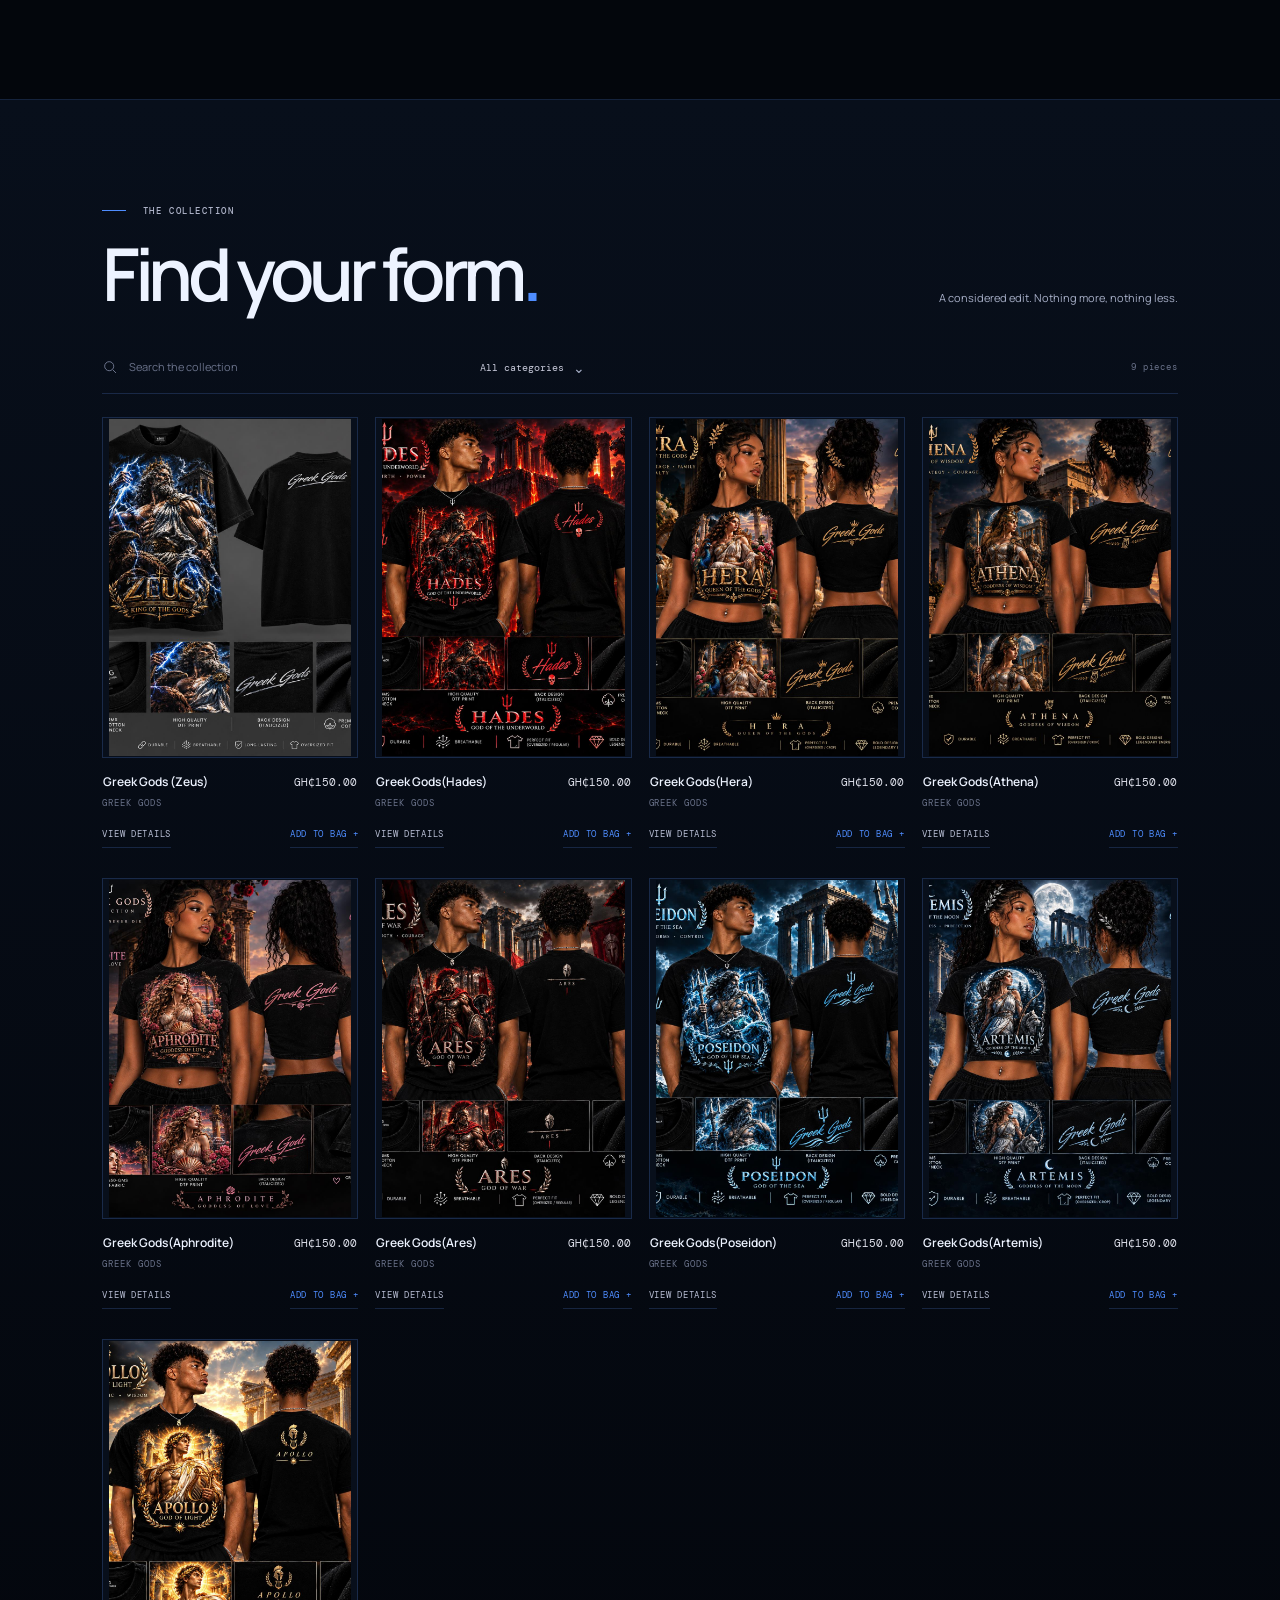
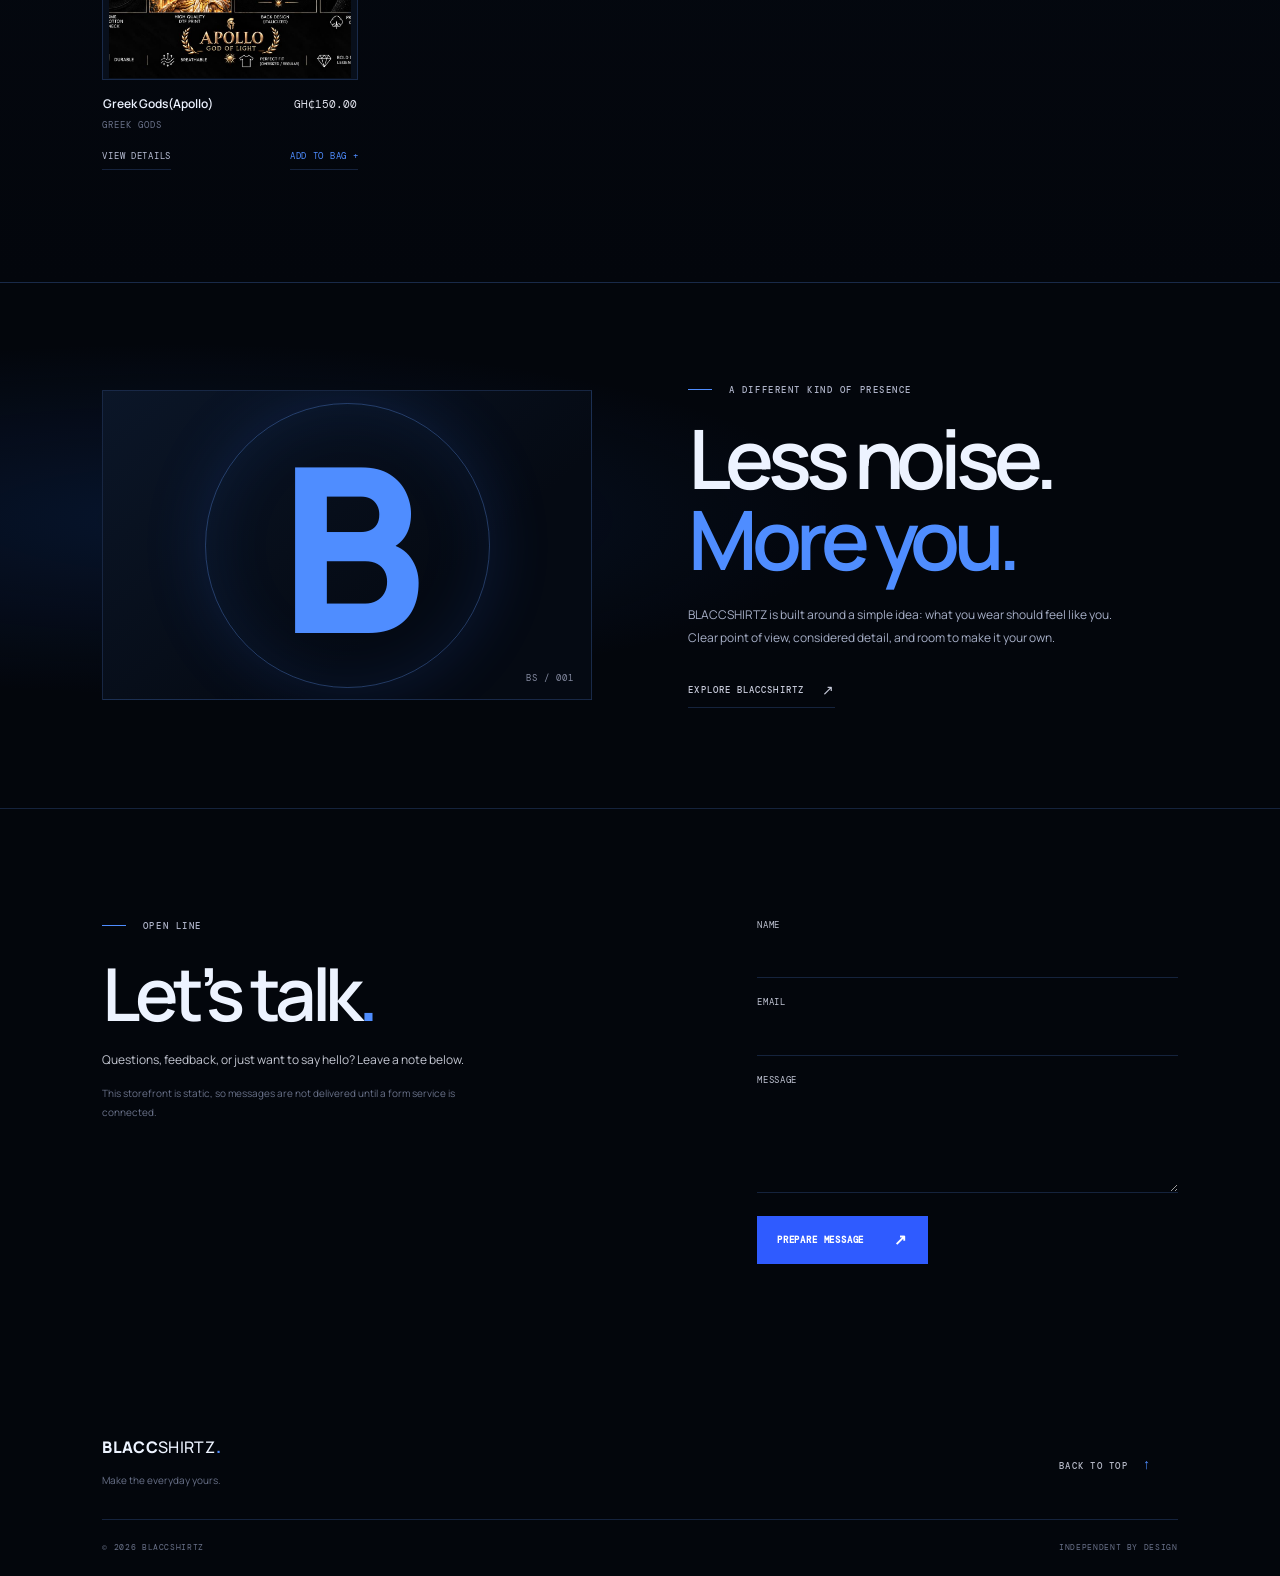
==== commit 7832808a: "changes to be commited;" ====
--- a/index.html
+++ b/index.html
@@ -1,36 +1,164 @@
-<!DOCTYPE html>
+<!doctype html>
 <html lang="en">
   <head>
-    <meta charset="UTF-8" />
-    <meta name="viewport" content="width=device-width, initial-scale=1.0" />
-    <title>BlaccShirtz | Wear your legend</title>
-    <meta name="description" content="Statement shirts for people who make their own rules." />
-    <link rel="preconnect" href="https://blaccshirtz.com" />
-    <link rel="preconnect" href="https://blaccshirtz.com" crossorigin />
-    <link
-      href="https://fonts.googleapis.com/css2?family=Inter:wght@400;500;600;700;800&display=swap"
-      rel="stylesheet"
-    />
-    <link rel="stylesheet" href="styles.css" />
-    <link rel="stylesheet" href="refresh.css" />
+    <meta charset="utf-8">
+    <meta name="viewport" content="width=device-width, initial-scale=1">
+    <meta name="theme-color" content="#03060c">
+    <meta name="description" content="BLACCSHIRTZ — considered streetwear, made to move with you.">
+    <title>BLACCSHIRTZ — Wear your legend</title>
+    <link rel="stylesheet" href="styles.css">
+    <script src="product-data.js" defer></script>
+    <script src="script.js" defer></script>
   </head>
   <body>
-    <header class="topbar">
-      <div class="container nav">
-        <a class="brand" href="#top" aria-label="BlaccShirtz home"><span class="brand-mark">B</span><span>Blacc<span>Shirtz</span></span></a>
-        <nav class="nav-links" role="tablist" aria-label="Store sections"><button class="nav-tab active" id="shop-tab" type="button" role="tab" aria-selected="true" aria-controls="featured" data-panel="featured">Shop</button><button class="nav-tab" id="collections-tab" type="button" role="tab" aria-selected="false" aria-controls="collections" data-panel="collections" tabindex="-1">Collections</button><button class="nav-tab" id="story-tab" type="button" role="tab" aria-selected="false" aria-controls="story" data-panel="story" tabindex="-1">Our story</button></nav>
-        <div class="nav-actions"><button class="ghost-btn" id="search-button" type="button">Search</button><button class="cart-btn" type="button" aria-label="Open shopping cart">Bag <span id="cart-count">0</span></button></div>
+    <a class="skip-link" href="#main">Skip to content</a>
+    <div class="announcement" aria-label="Store announcement">
+      <p>BLACCSHIRTZ <span class="announcement-dot" aria-hidden="true"></span> THE STANDARD IS YOURS</p>
+    </div>
+
+    <header class="site-header" id="home">
+      <a class="wordmark" href="#home" aria-label="BLACCSHIRTZ home">BLACC<span>SHIRTZ</span><i aria-hidden="true">.</i></a>
+      <button class="menu-toggle" id="menu-toggle" type="button" aria-expanded="false" aria-controls="site-nav" aria-label="Open navigation">
+        <span></span><span></span>
+      </button>
+      <nav class="site-nav" id="site-nav" aria-label="Main navigation">
+        <a href="#home">Home</a>
+        <a href="#shop">Shop</a>
+        <a href="#about">About</a>
+        <a href="#contact">Contact</a>
+      </nav>
+      <button class="bag-trigger" id="bag-trigger" type="button" aria-label="Open shopping bag">
+        <span class="bag-label">BAG</span>
+        <span class="bag-count" id="bag-count" aria-label="0 items">0</span>
+      </button>
+    </header>
+
+    <main id="main">
+      <section class="hero" aria-labelledby="hero-title">
+        <div class="hero-grain" aria-hidden="true"></div>
+        <div class="hero-orbit hero-orbit-one" aria-hidden="true"></div>
+        <div class="hero-orbit hero-orbit-two" aria-hidden="true"></div>
+        <div class="hero-content">
+          <p class="eyebrow"><span class="eyebrow-line"></span> BLACCSHIRTZ / INDEPENDENT STREETWEAR</p>
+          <h1 id="hero-title">Wear your<br><span>own legend.</span></h1>
+          <p class="hero-intro">A sharper point of view. An unmistakable presence. Make the everyday yours.</p>
+          <a class="button button-primary" href="#shop">Explore the collection <span aria-hidden="true">↗</span></a>
+        </div>
+        <div class="hero-mark" aria-hidden="true">
+          <span class="hero-mark-top">BS / STUDIO</span>
+          <span class="hero-mark-letter">B</span>
+          <span class="hero-mark-bottom">EST. IN MOTION</span>
+        </div>
+        <a class="hero-scroll" href="#featured"><span class="scroll-line"></span> DISCOVER</a>
+        <span class="hero-index" aria-hidden="true">01 — 04</span>
+      </section>
+
+      <section class="ticker" aria-label="BLACCSHIRTZ values">
+        <div class="ticker-track" aria-hidden="true">
+          <span>OWN YOUR PRESENCE</span><b>✳</b><span>MOVE WITH INTENTION</span><b>✳</b><span>BLACCSHIRTZ</span><b>✳</b>
+          <span>OWN YOUR PRESENCE</span><b>✳</b><span>MOVE WITH INTENTION</span><b>✳</b><span>BLACCSHIRTZ</span><b>✳</b>
+        </div>
+      </section>
+
+      <section class="section featured-section" id="featured" aria-labelledby="featured-title">
+        <div class="section-heading">
+          <div>
+            <p class="eyebrow"><span class="eyebrow-line"></span> SELECTED FOR YOU</p>
+            <h2 id="featured-title">New arrivals<span class="heading-period">.</span></h2>
+          </div>
+          <a class="text-link" href="#shop">View the collection <span aria-hidden="true">↗</span></a>
+        </div>
+        <div class="product-grid" id="featured-grid" aria-live="polite"></div>
+      </section>
+
+      <section class="shop-section" id="shop" aria-labelledby="shop-title">
+        <div class="section shop-inner">
+          <div class="section-heading shop-heading">
+            <div>
+              <p class="eyebrow"><span class="eyebrow-line"></span> THE COLLECTION</p>
+              <h2 id="shop-title">Find your form<span class="heading-period">.</span></h2>
+            </div>
+            <p class="shop-caption">A considered edit. Nothing more, nothing less.</p>
+          </div>
+          <div class="catalog-toolbar">
+            <label class="search-field" for="product-search">
+              <span class="sr-only">Search products</span>
+              <svg aria-hidden="true" viewBox="0 0 24 24"><circle cx="10.8" cy="10.8" r="6.8"></circle><path d="m16 16 5 5"></path></svg>
+              <input id="product-search" type="search" placeholder="Search the collection" autocomplete="off">
+            </label>
+            <label class="filter-field" for="category-filter">
+              <span class="sr-only">Filter by category</span>
+              <select id="category-filter">
+                <option value="">All categories</option>
+              </select>
+              <span aria-hidden="true">⌄</span>
+            </label>
+            <p class="catalog-count" id="catalog-count" aria-live="polite">0 pieces</p>
+          </div>
+          <div class="product-grid catalog-grid" id="catalog-grid" aria-live="polite"></div>
+        </div>
+      </section>
+
+      <section class="manifesto" id="about" aria-labelledby="about-title">
+        <div class="manifesto-art" aria-hidden="true">
+          <span class="manifesto-ring"></span>
+          <span class="manifesto-letter">B</span>
+          <span class="manifesto-coordinate">BS / 001</span>
+        </div>
+        <div class="manifesto-copy">
+          <p class="eyebrow"><span class="eyebrow-line"></span> A DIFFERENT KIND OF PRESENCE</p>
+          <h2 id="about-title">Less noise.<br><span>More you.</span></h2>
+          <p>BLACCSHIRTZ is built around a simple idea: what you wear should feel like you. Clear point of view, considered detail, and room to make it your own.</p>
+          <a class="text-link" href="#shop">Explore BLACCSHIRTZ <span aria-hidden="true">↗</span></a>
+        </div>
+      </section>
+
+      <section class="contact-section section" id="contact" aria-labelledby="contact-title">
+        <div class="contact-copy">
+          <p class="eyebrow"><span class="eyebrow-line"></span> OPEN LINE</p>
+          <h2 id="contact-title">Let’s talk<span class="heading-period">.</span></h2>
+          <p>Questions, feedback, or just want to say hello? Leave a note below.</p>
+          <p class="form-note">This storefront is static, so messages are not delivered until a form service is connected.</p>
+        </div>
+        <form class="contact-form" id="contact-form">
+          <label for="contact-name">Name</label>
+          <input id="contact-name" name="name" type="text" autocomplete="name" required maxlength="100">
+          <label for="contact-email">Email</label>
+          <input id="contact-email" name="email" type="email" autocomplete="email" required maxlength="254">
+          <label for="contact-message">Message</label>
+          <textarea id="contact-message" name="message" rows="4" required maxlength="2000"></textarea>
+          <button class="button button-primary" type="submit">Prepare message <span aria-hidden="true">↗</span></button>
+          <p class="form-status" id="contact-status" role="status" aria-live="polite"></p>
+        </form>
+      </section>
+    </main>
+
+    <footer class="site-footer">
+      <a class="wordmark footer-wordmark" href="#home" aria-label="BLACCSHIRTZ home">BLACC<span>SHIRTZ</span><i aria-hidden="true">.</i></a>
+      <p>Make the everyday yours.</p>
+      <a class="back-top" href="#home">BACK TO TOP <span aria-hidden="true">↑</span></a>
+      <span class="footer-rule" aria-hidden="true"></span>
+      <small>© <span id="copyright-year"></span> BLACCSHIRTZ</small>
+      <small>INDEPENDENT BY DESIGN</small>
+    </footer>
+
+    <div class="drawer-backdrop" id="drawer-backdrop" hidden></div>
+    <aside class="cart-drawer" id="cart-drawer" role="dialog" aria-modal="true" aria-labelledby="cart-title" aria-hidden="true" inert>
+      <div class="drawer-header">
+        <div>
+          <p class="eyebrow"><span class="eyebrow-line"></span> YOUR SELECTION</p>
+          <h2 id="cart-title">Your bag<span class="heading-period">.</span></h2>
+        </div>
+        <button class="icon-button" id="close-drawer" type="button" aria-label="Close shopping bag">×</button>
       </div>
-      <form class="search-bar container" id="search-bar" role="search"><label class="sr-only" for="search-input">Search shirts</label><input id="search-input" type="search" placeholder="Search the collection..." autocomplete="off" /><button type="submit">Find a shirt</button></form>
-    </header>
-    <main id="top">
-      <section class="hero"><div class="container hero-grid"><div class="hero-copy"><p class="eyebrow">The new standard in statement wear</p><h1>Wear your <span>legend.</span></h1><p class="subtext">Bold graphics. Comfortable fits. Shirts made for the main character in you.</p><div class="hero-actions"><a href="#featured" class="primary-btn">Shop the drop <span>↗</span></a><a href="#collections" class="secondary-btn">Explore styles</a></div><div class="hero-note"><span class="note-dot"></span> New drop live now <strong>—</strong> limited pieces</div></div></div></section>
-      <section class="ticker" aria-label="Brand values"><div class="ticker-track"><span>BUILT DIFFERENT</span><b>✦</b><span>MADE IN GHANA</span><b>✦</b><span>WEAR YOUR LEGEND</span><b>✦</b><span>BUILT DIFFERENT</span><b>✦</b></div></section>
-      <section id="featured" class="products section-space tab-panel" role="tabpanel" aria-labelledby="shop-tab" tabindex="0"><div class="container section-header"><div><p class="eyebrow">Fresh from the studio</p><h2>The latest drop</h2></div><span class="section-count">04 pieces / 01 attitude</span></div><div class="container product-grid" id="product-grid"></div><p class="container no-results" id="no-results">No shirts match that search.</p></section>
-      <section id="collections" class="collections section-space tab-panel" role="tabpanel" aria-labelledby="collections-tab" tabindex="0" hidden><div class="container section-header"><div><p class="eyebrow">Find your energy</p><h2>Choose your mythology.</h2></div></div><div class="container collection-grid"><article class="collection-card accent-1"><span>01 / Power</span><h3>Greek Gods</h3><p>For the ones who walk in like they own the room.</p><a href="#featured">Shop collection ↗</a></article><article class="collection-card accent-2"><span>02 / Motion</span><h3>Street Form</h3><p>Everyday silhouettes with a little more edge.</p><a href="#featured">Shop collection ↗</a></article><article class="collection-card accent-3"><span>03 / Essentials</span><h3>After Dark</h3><p>Clean, considered staples for your off-duty uniform.</p><a href="#featured">Shop collection ↗</a></article></div></section>
-      <section id="story" class="story section-space tab-panel" role="tabpanel" aria-labelledby="story-tab" tabindex="0" hidden><div class="container story-inner"><p class="eyebrow">Made in Ghana</p><h2>Making Africa proud.<br /><em>One shirt at a time.</em></h2><p>Rooted in Ghana and inspired by the creativity of Africa, BlaccShirtz makes bold pieces that carry our culture and confidence wherever you go.</p><a href="#featured" class="text-link">Meet the collection <span>↗</span></a></div></section>
-    </main>
-    <div class="cart-backdrop" id="cart-backdrop"></div><aside class="cart-panel" id="cart-panel" aria-label="Shopping cart" aria-hidden="true"><div class="cart-header"><div><p class="eyebrow">Your selection</p><h3>Your bag</h3></div><button id="close-cart" type="button" aria-label="Close cart">×</button></div><div id="cart-items" class="cart-items"><p class="empty-cart">Your bag is waiting.</p></div><div class="cart-footer"><div class="subtotal-row"><span>Subtotal</span><strong id="subtotal">GH₵0.00</strong></div><label class="payment-method" for="payment-method"><span>Payment method</span><select id="payment-method"><option value="mtn-momo">MTN MoMo: +233537599376</option></select></label><p class="payment-note">Tap below to open MTN MoMo transfer on your phone. Send the subtotal to +233537599376.</p><button class="checkout-btn" type="button">Open MTN MoMo <span>↗</span></button></div></aside><div class="toast" id="toast" role="status"></div>
-    <script src="script.js"></script>
+      <div class="drawer-body" id="drawer-body"></div>
+    </aside>
+
+    <dialog class="product-dialog" id="product-dialog" aria-labelledby="product-dialog-title">
+      <button class="icon-button dialog-close" id="close-product-dialog" type="button" aria-label="Close product details">×</button>
+      <div id="product-dialog-content"></div>
+    </dialog>
+
+    <div class="toast" id="toast" role="status" aria-live="polite"></div>
   </body>
 </html>
--- a/styles.css
+++ b/styles.css
@@ -1,24 +1,302 @@
-:root { --ink: #101010; --paper: #f3f0e9; --acid: #d9f34b; --orange: #ff6338; --muted: #74736d; --line: #d5d2ca; --white: #fffdf8; }
+@import url("https://fonts.googleapis.com/css2?family=DM+Mono:wght@400;500&family=Manrope:wght@400;500;600;700;800&display=swap");
+
+:root {
+  color-scheme: dark;
+  --night: #03060c;
+  --night-soft: #08101d;
+  --panel: #0b1628;
+  --blue: #2f5bff;
+  --blue-bright: #4f8dff;
+  --white: #edf3ff;
+  --muted: #a7afc7;
+  --dim: #6a728a;
+  --rule: rgba(96, 151, 255, .2);
+  --mono: "DM Mono", "Courier New", monospace;
+  --sans: "Manrope", "Helvetica Neue", sans-serif;
+  --page-width: 1280px;
+}
+
 * { box-sizing: border-box; }
-html { scroll-behavior: smooth; }
-body { margin: 0; background: var(--paper); color: var(--ink); font-family: "DM Sans", sans-serif; }
-body.cart-open { overflow: hidden; }
-a { color: inherit; text-decoration: none; } button, input { font: inherit; } button { cursor: pointer; } img { display: block; max-width: 100%; }
-.container { width: min(1180px, calc(100% - 40px)); margin: 0 auto; }
-.topbar { position: sticky; top: 0; z-index: 20; background: rgba(243,240,233,.92); border-bottom: 1px solid var(--line); backdrop-filter: blur(15px); }
-.nav { min-height: 78px; display: flex; align-items: center; justify-content: space-between; gap: 24px; }
-.brand { display: flex; align-items: center; gap: 10px; font: 700 1.24rem "Space Grotesk", sans-serif; letter-spacing: -.07em; }.brand > span:last-child span { font-weight: 500; }.brand-mark { width: 34px; height: 34px; display: grid; place-items: center; color: var(--acid); background: var(--ink); font: 700 1.25rem "Space Grotesk", sans-serif; transform: rotate(-7deg); }
-.nav-links { display: flex; gap: 30px; color: #55544f; font-size: .9rem; }.nav-links a:hover, .text-link:hover { color: var(--orange); }.nav-actions { display: flex; align-items: center; gap: 10px; }
-.ghost-btn, .cart-btn, .primary-btn, .secondary-btn, .checkout-btn, .add-btn { border: 1px solid var(--ink); padding: 11px 17px; transition: transform .2s, background .2s; }.ghost-btn { background: transparent; }.ghost-btn:hover, .secondary-btn:hover { background: var(--white); }.cart-btn, .primary-btn, .checkout-btn, .add-btn { color: var(--white); background: var(--ink); }.cart-btn:hover, .primary-btn:hover, .checkout-btn:hover, .add-btn:hover { background: var(--orange); border-color: var(--orange); transform: translateY(-2px); }#cart-count { display: inline-grid; place-items: center; width: 20px; height: 20px; margin-left: 5px; color: var(--ink); background: var(--acid); font-size: .72rem; }
-.search-bar { display: none; padding: 0 0 14px; gap: 8px; }.search-bar.open { display: flex; }.search-bar input { flex: 1; min-width: 0; border: 1px solid var(--ink); padding: 13px 15px; color: var(--ink); background: var(--white); outline: none; }.search-bar button { border: 1px solid var(--ink); background: var(--acid); padding: 0 17px; font-weight: 700; }
-.hero { padding: 72px 0 90px; overflow: hidden; }.hero-grid { display: grid; grid-template-columns: 1fr .88fr; align-items: center; gap: 70px; }.eyebrow { margin: 0 0 15px; color: var(--orange); text-transform: uppercase; letter-spacing: .16em; font-size: .68rem; font-weight: 700; }h1, h2, h3, p { margin-top: 0; }h1, h2, h3 { font-family: "Space Grotesk", sans-serif; }h1 { max-width: 620px; margin-bottom: 23px; font-size: clamp(4rem, 8vw, 7.4rem); line-height: .87; letter-spacing: -.1em; }h1 span { color: var(--orange); }.subtext { max-width: 490px; color: #5f5d57; line-height: 1.65; font-size: 1.02rem; }.hero-actions { display: flex; gap: 12px; flex-wrap: wrap; margin: 29px 0; }.primary-btn, .secondary-btn, .checkout-btn, .add-btn { display: inline-flex; justify-content: center; align-items: center; gap: 12px; font-weight: 700; }.primary-btn span, .checkout-btn span, .text-link span { font-size: 1.15em; }.secondary-btn { background: transparent; }.hero-note { color: #77746d; font-size: .78rem; display: flex; align-items: center; gap: 9px; }.note-dot { width: 8px; height: 8px; background: var(--orange); border-radius: 50%; }
-.hero-visual { position: relative; }.hero-frame { position: relative; margin-left: 28px; border: 1px solid var(--ink); background: var(--ink); transform: rotate(2deg); }.hero-frame img { width: 100%; height: 590px; object-fit: cover; filter: saturate(.85); }.hero-stamp { position: absolute; right: -26px; top: 28px; width: 92px; height: 92px; display: grid; place-content: center; text-align: center; color: var(--ink); background: var(--acid); border-radius: 50%; font: 700 1.5rem/.8 "Space Grotesk", sans-serif; transform: rotate(12deg); }.hero-stamp small { font-size: .38rem; letter-spacing: .12em; margin-top: 8px; }.floating-card { position: absolute; left: -20px; bottom: 25px; display: flex; flex-direction: column; gap: 4px; min-width: 190px; padding: 15px 18px; color: var(--white); background: var(--ink); }.floating-card span { color: var(--acid); font-size: .65rem; text-transform: uppercase; letter-spacing: .13em; }.floating-card strong { font: 600 1rem "Space Grotesk", sans-serif; }.floating-card em { color: var(--orange); font-style: normal; font-weight: 700; }
-.ticker { overflow: hidden; color: var(--ink); background: var(--acid); border-block: 1px solid var(--ink); }.ticker-track { display: flex; justify-content: space-around; align-items: center; gap: 35px; min-width: max-content; padding: 17px 0; font: 700 .76rem "Space Grotesk", sans-serif; letter-spacing: .12em; }.ticker-track b { font-size: 1.1rem; }.section-space { padding: 112px 0 0; }.section-header { display: flex; justify-content: space-between; align-items: end; gap: 20px; margin-bottom: 31px; }h2 { margin-bottom: 0; font-size: clamp(2.7rem, 5vw, 5rem); line-height: .9; letter-spacing: -.09em; }.section-count { color: var(--muted); font-size: .75rem; }
-.product-grid { display: grid; grid-template-columns: repeat(4, 1fr); gap: 18px; }.product-card { border-top: 1px solid var(--ink); }.product-image { position: relative; background: #dedbd3; overflow: hidden; }.product-image img { width: 100%; height: 315px; object-fit: cover; transition: transform .4s; }.product-card:hover .product-image img { transform: scale(1.04); }.product-badge { position: absolute; z-index: 1; top: 12px; left: 12px; padding: 6px 9px; color: var(--ink); background: var(--acid); font-size: .65rem; font-weight: 700; text-transform: uppercase; }.product-info { padding: 17px 0 4px; }.product-meta { display: flex; justify-content: space-between; gap: 10px; }.product-meta h3 { margin: 0 0 9px; font-size: 1.05rem; }.price { font-weight: 700; white-space: nowrap; }.product-info p { min-height: 42px; margin-bottom: 15px; color: var(--muted); font-size: .82rem; line-height: 1.5; }.product-actions { display: flex; align-items: center; justify-content: space-between; gap: 8px; }.tag { color: var(--orange); font-size: .64rem; font-weight: 700; letter-spacing: .1em; text-transform: uppercase; }.add-btn { padding: 9px 12px; font-size: .75rem; }.no-results { display: none; color: var(--muted); }.no-results.visible { display: block; }
-.collection-grid { display: grid; grid-template-columns: repeat(3, 1fr); gap: 18px; }.collection-card { min-height: 310px; padding: 25px; display: flex; flex-direction: column; align-items: flex-start; border: 1px solid var(--ink); }.collection-card span { font-size: .66rem; font-weight: 700; letter-spacing: .14em; }.collection-card h3 { margin: auto 0 12px; font-size: 2.35rem; letter-spacing: -.08em; }.collection-card p { max-width: 250px; margin-bottom: 25px; line-height: 1.5; }.collection-card a { border-bottom: 1px solid var(--ink); font-size: .75rem; font-weight: 700; }.accent-1 { background: var(--orange); }.accent-2 { background: #c9d5e2; }.accent-3 { background: var(--acid); }
-.story { margin-top: 112px; padding-bottom: 112px; color: var(--white); background: var(--ink); }.story h2 { font-size: clamp(3.5rem, 8vw, 7rem); }.story h2 em { color: var(--acid); font-style: normal; }.story p:not(.eyebrow) { max-width: 430px; margin: 32px 0; color: #aaa9a3; line-height: 1.7; }.story .text-link { color: var(--acid); font-weight: 700; }
-.story { margin-top: 112px; padding-bottom: 112px; color: var(--white); background: var(--ink); }.story h2 { font-size: clamp(3.5rem, 8vw, 7rem); }.story h2 em { color: var(--acid); font-style: normal; }.story p:not(.eyebrow) { max-width: 430px; margin: 32px 0; color: #aaa9a3; line-height: 1.7; }.story .text-link { color: var(--acid); font-weight: 700; }
-.cart-backdrop { display: none; position: fixed; inset: 0; z-index: 29; background: rgba(16,16,16,.35); }.cart-backdrop.open { display: block; }.cart-panel { position: fixed; z-index: 30; top: 0; right: -430px; display: flex; flex-direction: column; width: min(420px, 100%); height: 100vh; color: var(--ink); background: var(--paper); transition: right .3s ease; }.cart-panel.open { right: 0; }.cart-header { display: flex; justify-content: space-between; padding: 28px 25px 20px; border-bottom: 1px solid var(--line); }.cart-header h3 { margin: 0; font-size: 2rem; }.cart-header .eyebrow { margin-bottom: 7px; }.cart-header button { border: 0; background: transparent; font-size: 2rem; line-height: 1; }.cart-items { flex: 1; overflow: auto; padding: 18px 25px; }.empty-cart { color: var(--muted); }.cart-item { display: grid; grid-template-columns: 65px 1fr auto; align-items: center; gap: 13px; padding: 14px 0; border-bottom: 1px solid var(--line); }.cart-item img { width: 65px; height: 75px; object-fit: cover; }.item-details { display: flex; flex-direction: column; gap: 6px; }.cart-item h4 { margin: 0; font: 600 .92rem "Space Grotesk", sans-serif; }.item-price { color: var(--muted); font-size: .8rem; }.item-qty { display: flex; align-items: center; gap: 10px; font-size: .8rem; }.qty-btn { width: 22px; height: 22px; padding: 0; border: 1px solid var(--ink); background: transparent; }.remove-btn { padding: 0; border: 0; color: var(--orange); background: transparent; font-size: .72rem; }.cart-footer { padding: 20px 25px 25px; border-top: 1px solid var(--line); }.subtotal-row { display: flex; justify-content: space-between; margin-bottom: 17px; }.checkout-btn { width: 100%; }.toast { position: fixed; z-index: 40; right: 22px; bottom: 22px; padding: 13px 17px; color: var(--white); background: var(--ink); transform: translateY(90px); transition: transform .25s; font-size: .8rem; }.toast.show { transform: translateY(0); }.sr-only { position: absolute; width: 1px; height: 1px; overflow: hidden; clip: rect(0,0,0,0); }
-.cart-backdrop { display: none; position: fixed; inset: 0; z-index: 29; background: rgba(16,16,16,.35); }.cart-backdrop.open { display: block; }.cart-panel { position: fixed; z-index: 30; top: 0; right: -430px; display: flex; flex-direction: column; width: min(420px, 100%); height: 100vh; color: var(--ink); background: var(--paper); transition: right .3s ease; }.cart-panel.open { right: 0; }.cart-header { display: flex; justify-content: space-between; padding: 28px 25px 20px; border-bottom: 1px solid var(--line); }.cart-header h3 { margin: 0; font-size: 2rem; }.cart-header .eyebrow { margin-bottom: 7px; }.cart-header button { border: 0; background: transparent; font-size: 2rem; line-height: 1; }.cart-items { flex: 1; overflow: auto; padding: 18px 25px; }.empty-cart { color: var(--muted); }.cart-item { display: grid; grid-template-columns: 65px 1fr auto; align-items: center; gap: 13px; padding: 14px 0; border-bottom: 1px solid var(--line); }.cart-item img { width: 65px; height: 75px; object-fit: cover; }.item-details { display: flex; flex-direction: column; gap: 6px; }.cart-item h4 { margin: 0; font: 600 .92rem "Space Grotesk", sans-serif; }.item-price { color: var(--muted); font-size: .8rem; }.item-qty { display: flex; align-items: center; gap: 10px; font-size: .8rem; }.qty-btn { width: 22px; height: 22px; padding: 0; border: 1px solid var(--ink); background: transparent; }.remove-btn { padding: 0; border: 0; color: var(--orange); background: transparent; font-size: .72rem; }.cart-footer { padding: 20px 25px 25px; border-top: 1px solid var(--line); }.subtotal-row { display: flex; justify-content: space-between; margin-bottom: 17px; }.payment-method { display: grid; gap: 7px; margin-bottom: 8px; color: var(--muted); font-size: .72rem; font-weight: 700; letter-spacing: .08em; text-transform: uppercase; }.payment-method select { width: 100%; padding: 11px 12px; border: 1px solid var(--ink); color: var(--ink); background: var(--white); font-size: .85rem; letter-spacing: 0; text-transform: none; }.payment-note { margin: 0 0 14px; color: var(--muted); font-size: .72rem; line-height: 1.45; }.checkout-btn { width: 100%; }.toast { position: fixed; z-index: 40; right: 22px; bottom: 22px; padding: 13px 17px; color: var(--white); background: var(--ink); transform: translateY(90px); transition: transform .25s; font-size: .8rem; }.toast.show { transform: translateY(0); }.sr-only { position: absolute; width: 1px; height: 1px; overflow: hidden; clip: rect(0,0,0,0); }
-+@media (max-width: 900px) { .hero-grid { grid-template-columns: 1fr .8fr; gap: 30px; }.product-grid { grid-template-columns: repeat(2, 1fr); }.hero-frame img { height: 500px; } }
-+@media (max-width: 680px) { .container { width: min(100% - 28px, 540px); }.nav { min-height: 68px; }.nav-links { display: none; }.nav-actions { margin-left: auto; }.ghost-btn { padding: 9px 11px; font-size: .78rem; }.cart-btn { padding: 9px 11px; font-size: .78rem; }.hero { padding: 56px 0 68px; }.hero-grid { display: block; }.hero-copy { margin-bottom: 54px; } h1 { font-size: clamp(4rem, 18vw, 6rem); }.hero-frame { margin-left: 18px; }.hero-frame img { height: 440px; }.floating-card { left: -10px; }.section-space { padding-top: 75px; }.section-header { display: block; }.section-count { display: block; margin-top: 15px; }.product-grid, .collection-grid { grid-template-columns: 1fr 1fr; gap: 20px 12px; }.product-image img { height: 240px; }.product-meta { display: block; }.price { display: block; margin-bottom: 8px; }.product-info p { min-height: 0; }.product-actions { display: block; }.add-btn { width: 100%; margin-top: 10px; }.collection-card { min-height: 245px; padding: 18px; }.collection-card h3 { font-size: 1.8rem; }.collection-card p { font-size: .8rem; }.story { margin-top: 75px; padding-bottom: 75px; }.story h2 { font-size: 3.6rem; } }
+html { scroll-behavior: smooth; scroll-padding-top: 100px; }
+body { min-width: 320px; margin: 0; background: var(--night); color: var(--white); font-family: var(--sans); font-size: 14px; line-height: 1.65; -webkit-font-smoothing: antialiased; }
+body.drawer-open { overflow: hidden; }
+button, input, select, textarea { color: inherit; font: inherit; }
+button, a, select { -webkit-tap-highlight-color: transparent; }
+button { cursor: pointer; }
+a { color: inherit; text-decoration: none; }
+::selection { background: var(--blue); color: #fff; }
+:focus-visible { outline: 2px solid var(--blue-bright); outline-offset: 4px; }
+.sr-only { position: absolute; width: 1px; height: 1px; padding: 0; overflow: hidden; clip: rect(0, 0, 0, 0); white-space: nowrap; clip-path: inset(50%); border: 0; }
+.skip-link { position: fixed; z-index: 100; top: 10px; left: 10px; padding: 10px 14px; background: var(--white); color: var(--night); transform: translateY(-150%); }
+.skip-link:focus { transform: translateY(0); }
+.announcement { height: 30px; display: grid; place-items: center; background: var(--blue); color: #fff; }
+.announcement p { margin: 0; font: 500 9px var(--mono); letter-spacing: .17em; }
+.announcement-dot { display: inline-block; width: 4px; height: 4px; margin: 0 11px 2px; border-radius: 50%; background: #fff; }
+.site-header { position: sticky; top: 0; z-index: 20; height: 78px; padding: 0 max(5.5%, calc((100% - var(--page-width)) / 2)); display: flex; align-items: center; justify-content: space-between; gap: 32px; border-bottom: 1px solid var(--rule); background: rgba(5, 7, 13, .92); backdrop-filter: blur(18px); }
+.wordmark { display: inline-flex; align-items: baseline; font-size: 19px; font-weight: 800; letter-spacing: .02em; line-height: 1; white-space: nowrap; }
+.wordmark span { font-weight: 500; }
+.wordmark i { margin-left: 1px; color: var(--blue-bright); font-style: normal; }
+.site-nav { height: 100%; display: flex; align-items: center; gap: clamp(26px, 4vw, 58px); }
+.site-nav a, .bag-label, .back-top { color: #b6b9c7; font: 500 9px var(--mono); letter-spacing: .14em; text-transform: uppercase; transition: color .2s; }
+.site-nav a:hover, .back-top:hover { color: var(--blue-bright); }
+.bag-trigger { display: flex; align-items: center; gap: 11px; padding: 10px 0 10px 12px; border: 0; background: transparent; }
+.bag-count { min-width: 22px; height: 22px; display: grid; place-items: center; border: 1px solid var(--rule); border-radius: 50%; color: var(--white); font: 10px var(--mono); }
+.menu-toggle { display: none; }
+
+.hero { min-height: min(740px, calc(100svh - 108px)); position: relative; display: flex; align-items: center; overflow: hidden; isolation: isolate; border-bottom: 1px solid var(--rule); background: radial-gradient(ellipse at 76% 42%, #10234a 0, #080f1b 35%, var(--night) 70%); }
+.hero-grain { position: absolute; z-index: -1; inset: 0; opacity: .16; background-image: url("data:image/svg+xml,%3Csvg viewBox='0 0 180 180' xmlns='http://www.w3.org/2000/svg'%3E%3Cfilter id='n'%3E%3CfeTurbulence type='fractalNoise' baseFrequency='.85' numOctaves='3' stitchTiles='stitch'/%3E%3C/filter%3E%3Crect width='100%25' height='100%25' filter='url(%23n)' opacity='.18'/%3E%3C/svg%3E"); pointer-events: none; }
+.hero-content { width: min(var(--page-width), 100%); margin: 0 auto; padding: 70px 8%; animation: rise-in .8s .08s both; }
+.eyebrow { margin: 0 0 22px; color: #afb4c9; font: 500 9px var(--mono); letter-spacing: .17em; line-height: 1.7; }
+.eyebrow-line { display: inline-block; width: 24px; height: 1px; margin: 0 10px 3px 0; background: var(--blue-bright); }
+.hero h1, .section-heading h2, .manifesto h2, .contact-copy h2 { margin: 0; font-size: clamp(54px, 8.3vw, 112px); font-weight: 600; letter-spacing: -.075em; line-height: .99; }
+.hero h1 span { color: var(--blue-bright); }
+.hero-intro { max-width: 385px; margin: 27px 0 31px; color: #b3b7c5; font-size: 13px; line-height: 1.9; }
+.button { min-height: 48px; padding: 0 19px; display: inline-flex; align-items: center; justify-content: center; gap: 30px; border: 1px solid transparent; font: 600 9px var(--mono); letter-spacing: .09em; text-transform: uppercase; transition: background .2s, color .2s, border-color .2s, transform .2s; }
+.button:hover { transform: translateY(-2px); }
+.button-primary { background: var(--blue); color: #fff; }
+.button-primary:hover { border-color: var(--blue-bright); background: transparent; color: var(--white); }
+.button span { font-size: 15px; }
+.hero-orbit { position: absolute; z-index: -1; right: 11%; top: 13%; width: min(42vw, 500px); aspect-ratio: 1; border: 1px solid rgba(96, 151, 255, .23); border-radius: 50%; animation: orbit-breathe 9s ease-in-out infinite; }
+.hero-orbit::before, .hero-orbit::after { content: ""; position: absolute; border: 1px solid rgba(96, 151, 255, .19); border-radius: 50%; }
+.hero-orbit::before { inset: 12%; }
+.hero-orbit::after { inset: 25%; background: radial-gradient(circle, rgba(47, 113, 255, .18), transparent 68%); }
+.hero-orbit-two { right: 19%; top: 20%; width: min(28vw, 335px); border-color: rgba(96, 151, 255, .18); animation-delay: -3s; }
+.hero-mark { position: absolute; top: 50%; right: 18%; width: clamp(170px, 23vw, 290px); aspect-ratio: .8; display: flex; flex-direction: column; align-items: center; justify-content: space-between; padding: 17px; border: 1px solid rgba(96, 151, 255, .3); background: linear-gradient(150deg, rgba(13, 29, 57, .82), rgba(5, 9, 18, .86)); box-shadow: 24px 28px 80px rgba(0, 0, 0, .38); transform: translateY(-50%) rotate(4deg); animation: card-float 8s ease-in-out infinite; }
+.hero-mark-top, .hero-mark-bottom, .hero-index, .hero-scroll { color: #b4bad4; font: 9px var(--mono); letter-spacing: .13em; }
+.hero-mark-letter { color: var(--blue-bright); font-size: clamp(100px, 16vw, 195px); font-weight: 800; letter-spacing: -.12em; line-height: .8; }
+.hero-mark-bottom { align-self: flex-end; }
+.hero-scroll { position: absolute; bottom: 35px; left: 8%; display: flex; align-items: center; gap: 12px; }
+.scroll-line { width: 27px; height: 1px; background: var(--blue-bright); }
+.hero-index { position: absolute; right: 6%; bottom: 35px; }
+.ticker { overflow: hidden; border-bottom: 1px solid var(--rule); background: #080f1b; }
+.ticker-track { width: max-content; min-height: 54px; display: flex; align-items: center; gap: 30px; animation: ticker 38s linear infinite; }
+.ticker-track span { font: 500 11px var(--mono); letter-spacing: .14em; }
+.ticker-track b { color: var(--blue-bright); font-size: 13px; }
+
+.section { width: min(var(--page-width), 100%); margin: 0 auto; padding: 110px 8%; }
+.section-heading { margin-bottom: 38px; display: flex; align-items: end; justify-content: space-between; gap: 28px; }
+.section-heading .eyebrow { margin-bottom: 16px; }
+.section-heading h2, .contact-copy h2 { font-size: clamp(43px, 6vw, 73px); line-height: 1.04; }
+.heading-period { color: var(--blue-bright); }
+.text-link { display: inline-flex; align-items: center; gap: 18px; padding-bottom: 8px; border-bottom: 1px solid var(--rule); color: #c7cada; font: 500 9px var(--mono); letter-spacing: .12em; text-transform: uppercase; transition: color .2s, border-color .2s; }
+.text-link:hover { border-color: var(--blue-bright); color: var(--blue-bright); }
+.text-link span { font-size: 14px; }
+.product-grid { display: grid; grid-template-columns: repeat(4, minmax(0, 1fr)); gap: 30px 17px; }
+.product-card { min-width: 0; animation: rise-in .45s ease both; }
+.product-card:nth-child(2n) { animation-delay: .04s; }
+.product-card:nth-child(3n) { animation-delay: .08s; }
+.product-card-image { display: block; width: 100%; aspect-ratio: 3 / 4; overflow: hidden; border: 1px solid var(--rule); background: #080f1b; }
+.product-card-image img { width: 100%; height: 100%; display: block; object-fit: cover; transition: transform .55s cubic-bezier(.2, .7, .2, 1); }
+.product-card:hover .product-card-image img { transform: scale(1.035); }
+.product-card-meta { padding: 14px 1px 0; display: flex; justify-content: space-between; align-items: baseline; gap: 10px; }
+.product-card-meta h3 { overflow: hidden; margin: 0; font-size: 12px; font-weight: 600; text-overflow: ellipsis; white-space: nowrap; }
+.product-card-price { flex-shrink: 0; color: #e0e2ec; font: 11px var(--mono); }
+.product-card-category { margin: 5px 0 12px; color: var(--dim); font: 9px var(--mono); letter-spacing: .11em; text-transform: uppercase; }
+.product-card-actions { display: flex; align-items: center; justify-content: space-between; gap: 9px; }
+.product-open, .add-button { padding: 7px 0; border: 0; border-bottom: 1px solid var(--rule); background: transparent; color: #b9bfd5; font: 9px var(--mono); letter-spacing: .08em; text-transform: uppercase; transition: color .2s, border-color .2s; }
+.product-open:hover, .add-button:hover { border-color: var(--blue-bright); color: var(--blue-bright); }
+.add-button { color: var(--blue-bright); }
+.empty-state { min-height: 220px; padding: 40px 20px; display: flex; flex-direction: column; align-items: center; justify-content: center; border: 1px solid var(--rule); background: linear-gradient(140deg, rgba(11, 22, 40, .76), rgba(3, 6, 12, .32)); text-align: center; }
+.empty-state-mark { width: 35px; height: 35px; margin-bottom: 20px; display: grid; place-items: center; border: 1px solid rgba(96, 151, 255, .45); color: var(--blue-bright); font: 15px var(--mono); }
+.empty-state h3 { margin: 0 0 9px; font-size: 15px; font-weight: 600; letter-spacing: -.02em; }
+.empty-state p { max-width: 530px; margin: 0; color: var(--muted); font-size: 11px; line-height: 1.8; }
+.empty-state p strong { color: #d4d8e8; font-weight: 600; }
+.featured-section .empty-state { min-height: 205px; }
+
+.shop-section { border-block: 1px solid var(--rule); background: linear-gradient(180deg, #080f1b, #03060c); }
+.shop-inner { padding-top: 104px; padding-bottom: 112px; }
+.shop-heading { margin-bottom: 30px; }
+.shop-caption { max-width: 240px; margin: 0 0 4px; color: var(--muted); font-size: 11px; line-height: 1.8; }
+.catalog-toolbar { min-height: 52px; margin-bottom: 23px; display: flex; align-items: center; gap: 18px; border-bottom: 1px solid var(--rule); }
+.search-field, .filter-field { min-height: 42px; display: flex; align-items: center; gap: 9px; }
+.search-field { flex: 1; max-width: 360px; }
+.search-field svg { width: 16px; height: 16px; flex: 0 0 auto; fill: none; stroke: var(--dim); stroke-width: 1.5; }
+.search-field input { width: 100%; min-width: 0; border: 0; outline: 0; background: transparent; color: var(--white); font-size: 11px; }
+.search-field input::placeholder { color: var(--dim); }
+.search-field input:focus-visible { outline: 0; }
+.filter-field { position: relative; gap: 10px; color: var(--muted); }
+.filter-field select { max-width: 180px; padding: 8px 22px 8px 0; appearance: none; border: 0; outline: 0; background: transparent; color: #c8cada; font: 10px var(--mono); cursor: pointer; }
+.filter-field select option { background: var(--panel); color: var(--white); }
+.filter-field > span { position: absolute; right: 1px; pointer-events: none; }
+.catalog-count { margin: 0 0 0 auto; color: var(--dim); font: 9px var(--mono); letter-spacing: .09em; white-space: nowrap; }
+.catalog-grid .empty-state { grid-column: 1 / -1; }
+.catalog-grid .empty-state.filtered-empty { min-height: 155px; }
+
+.manifesto { min-height: 520px; position: relative; display: grid; grid-template-columns: 1fr 1fr; align-items: center; gap: 9%; overflow: hidden; padding: 100px max(8%, calc((100% - var(--page-width)) / 2)); border-bottom: 1px solid var(--rule); background: radial-gradient(ellipse at 14% 45%, rgba(20, 65, 145, .24), transparent 43%), #03060c; }
+.manifesto-art { min-height: 310px; position: relative; display: grid; place-items: center; overflow: hidden; border: 1px solid var(--rule); background: linear-gradient(140deg, #0b1628, #050a13 66%); }
+.manifesto-ring { position: absolute; width: min(75%, 285px); aspect-ratio: 1; border: 1px solid rgba(96, 151, 255, .35); border-radius: 50%; box-shadow: 0 0 65px rgba(47, 113, 255, .16), inset 0 0 65px rgba(47, 113, 255, .1); }
+.manifesto-letter { color: var(--blue-bright); font-size: clamp(135px, 18vw, 230px); font-weight: 800; letter-spacing: -.13em; line-height: 1; transform: translateX(-9px); }
+.manifesto-coordinate { position: absolute; right: 17px; bottom: 15px; color: #858ba1; font: 9px var(--mono); letter-spacing: .1em; }
+.manifesto-copy .eyebrow { margin-bottom: 19px; }
+.manifesto h2 { font-size: clamp(50px, 6.5vw, 82px); }
+.manifesto h2 span { color: var(--blue-bright); }
+.manifesto-copy > p:not(.eyebrow) { max-width: 440px; margin: 23px 0 26px; color: var(--muted); font-size: 12px; line-height: 1.95; }
+
+.contact-section { display: grid; grid-template-columns: 1fr .8fr; gap: 12%; }
+.contact-copy h2 { margin-bottom: 17px; }
+.contact-copy > p:not(.eyebrow) { max-width: 380px; color: #c4c7d2; font-size: 12px; line-height: 1.9; }
+.contact-copy .form-note { color: var(--dim) !important; font-size: 10px !important; }
+.contact-form { display: flex; flex-direction: column; align-items: flex-start; }
+.contact-form label, .checkout-form label { margin: 0 0 7px; color: #c1c5d4; font: 9px var(--mono); letter-spacing: .08em; text-transform: uppercase; }
+.contact-form input, .contact-form textarea, .checkout-form input { width: 100%; margin: 0 0 18px; padding: 10px 1px; border: 0; border-bottom: 1px solid var(--rule); border-radius: 0; outline: 0; background: transparent; color: var(--white); font-size: 12px; resize: vertical; }
+.contact-form input:focus, .contact-form textarea:focus, .checkout-form input:focus { border-color: var(--blue-bright); }
+.contact-form .button { margin-top: 5px; }
+.form-status { min-height: 20px; margin: 12px 0 0; color: var(--blue-bright); font-size: 11px; line-height: 1.7; }
+
+.site-footer { max-width: var(--page-width); min-height: 170px; margin: 0 auto; padding: 28px 8% 20px; display: grid; grid-template-columns: 1fr auto; align-items: center; column-gap: 20px; }
+.footer-wordmark { font-size: 16px; }
+.site-footer > p { margin: 8px 0 0; color: var(--dim); font-size: 10px; }
+.back-top { grid-column: 2; grid-row: 1 / span 2; }
+.back-top span { margin-left: 8px; color: var(--blue-bright); font-size: 14px; }
+.footer-rule { height: 1px; grid-column: 1 / -1; margin: 21px 0 12px; background: var(--rule); }
+.site-footer small { color: var(--dim); font: 8px var(--mono); letter-spacing: .08em; }
+.site-footer small:last-child { text-align: right; }
+
+.drawer-backdrop { position: fixed; z-index: 39; inset: 0; border: 0; background: rgba(2, 3, 8, .68); backdrop-filter: blur(3px); opacity: 0; transition: opacity .25s; }
+.drawer-backdrop.is-open { opacity: 1; }
+.cart-drawer { width: min(480px, 100%); height: 100dvh; position: fixed; z-index: 40; top: 0; right: 0; display: flex; flex-direction: column; border-left: 1px solid var(--rule); background: #0d0f17; box-shadow: -25px 0 90px rgba(0, 0, 0, .4); transform: translateX(102%); transition: transform .3s cubic-bezier(.2, .7, .2, 1); }
+.cart-drawer[hidden], .drawer-backdrop[hidden] { display: none; }
+.cart-drawer.is-open { transform: translateX(0); }
+.drawer-header { min-height: 105px; padding: 22px 25px; display: flex; align-items: center; justify-content: space-between; border-bottom: 1px solid var(--rule); }
+.drawer-header .eyebrow { margin-bottom: 8px; }
+.drawer-header h2 { margin: 0; font-size: 25px; font-weight: 600; letter-spacing: -.045em; }
+.icon-button { width: 38px; height: 38px; display: grid; place-items: center; border: 1px solid var(--rule); background: transparent; color: var(--white); font-size: 23px; line-height: 1; transition: border-color .2s, color .2s; }
+.icon-button:hover { border-color: var(--blue-bright); color: var(--blue-bright); }
+.drawer-body { min-height: 0; padding: 19px 25px 25px; display: flex; flex: 1; flex-direction: column; overflow-y: auto; }
+.cart-empty { min-height: 225px; flex: 1; display: flex; flex-direction: column; align-items: center; justify-content: center; text-align: center; }
+.cart-empty-mark { width: 42px; height: 42px; margin-bottom: 15px; display: grid; place-items: center; border: 1px solid var(--rule); color: var(--blue-bright); font-size: 17px; }
+.cart-empty h3 { margin: 0 0 7px; font-size: 14px; font-weight: 600; }
+.cart-empty p { max-width: 290px; margin: 0 0 19px; color: var(--muted); font-size: 10px; line-height: 1.8; }
+.cart-lines { display: grid; gap: 16px; }
+.cart-line { display: grid; grid-template-columns: 68px 1fr auto; gap: 14px; padding-bottom: 16px; border-bottom: 1px solid var(--rule); }
+.cart-line img { width: 68px; height: 85px; object-fit: cover; border: 1px solid var(--rule); }
+.cart-line-info { min-width: 0; }
+.cart-line-info h3 { overflow: hidden; margin: 1px 0 4px; font-size: 11px; font-weight: 600; text-overflow: ellipsis; white-space: nowrap; }
+.cart-line-info p { margin: 0; color: var(--muted); font: 9px var(--mono); }
+.quantity-control { margin-top: 10px; display: inline-flex; align-items: center; gap: 12px; }
+.quantity-control button { width: 23px; height: 23px; border: 1px solid var(--rule); background: transparent; color: var(--white); }
+.quantity-control span { min-width: 12px; text-align: center; font: 10px var(--mono); }
+.remove-item { align-self: start; padding: 5px 0; border: 0; background: transparent; color: var(--dim); font: 9px var(--mono); text-decoration: underline; text-underline-offset: 3px; }
+.remove-item:hover { color: var(--white); }
+.cart-summary { margin-top: auto; padding-top: 22px; }
+.cart-subtotal { margin: 0 0 7px; display: flex; justify-content: space-between; color: #d4d6df; font: 10px var(--mono); }
+.cart-total { margin: 0 0 17px; display: flex; justify-content: space-between; font-size: 13px; font-weight: 700; }
+.cart-total strong { font: 13px var(--mono); }
+.cart-disclaimer { margin: 0 0 15px; color: var(--dim); font-size: 9px; line-height: 1.7; }
+.drawer-action { width: 100%; }
+.checkout-form { padding-top: 5px; }
+.checkout-form h3, .order-confirmation h3 { margin: 0 0 8px; font-size: 19px; font-weight: 600; letter-spacing: -.03em; }
+.checkout-form > p, .order-confirmation > p { margin: 0 0 20px; color: var(--muted); font-size: 10px; line-height: 1.8; }
+.checkout-form input { margin-bottom: 16px; }
+.checkout-recap { margin: 0 0 18px; padding: 12px 0; border-block: 1px solid var(--rule); }
+.checkout-recap-row { margin: 0; padding: 5px 0; display: flex; justify-content: space-between; gap: 14px; color: #c6cad8; font: 9px var(--mono); }
+.checkout-recap-row span { min-width: 0; overflow-wrap: anywhere; }
+.checkout-recap-row small { color: var(--dim); font: inherit; }
+.checkout-recap-row strong { flex: 0 0 auto; color: #e1e3ec; font: inherit; }
+.checkout-recap-row.recap-total { margin-top: 6px; padding-top: 11px; border-top: 1px solid var(--rule); color: var(--white); }
+.checkout-buttons { margin-top: 5px; display: flex; gap: 10px; }
+.checkout-buttons .button { flex: 1; }
+.button-quiet { border-color: var(--rule); background: transparent; color: #c4c8d6; }
+.button-quiet:hover { border-color: var(--blue-bright); color: var(--white); }
+.checkout-error { min-height: 18px; margin: 10px 0 0; color: #ff9b9b; font-size: 10px; }
+.order-confirmation { margin: auto 0; text-align: center; }
+.confirmation-mark { width: 48px; height: 48px; margin: 0 auto 17px; display: grid; place-items: center; border: 1px solid var(--blue); border-radius: 50%; color: var(--blue-bright); font-size: 20px; }
+.order-reference { display: inline-block; margin: 0 0 14px !important; padding: 8px 11px; border: 1px solid var(--rule); color: #d9dcf1 !important; font: 10px var(--mono) !important; letter-spacing: .08em; }
+.product-dialog { width: min(760px, calc(100% - 28px)); max-width: 760px; max-height: min(90vh, 760px); padding: 0; overflow: auto; border: 1px solid var(--rule); background: #080f1b; color: var(--white); box-shadow: 0 25px 100px rgba(0, 0, 0, .65); }
+.product-dialog::backdrop { background: rgba(2, 3, 8, .78); backdrop-filter: blur(4px); }
+.dialog-close { position: sticky; z-index: 1; top: 13px; float: right; margin: 13px 13px -52px 0; }
+.product-detail { display: grid; grid-template-columns: 1fr 1fr; gap: 30px; padding: 28px; }
+.product-detail-image { width: 100%; aspect-ratio: 3 / 4; object-fit: cover; border: 1px solid var(--rule); }
+.product-detail-copy { align-self: center; padding: 24px 8px; }
+.product-detail-copy .eyebrow { margin-bottom: 12px; }
+.product-detail-copy h2 { margin: 0 0 12px; font-size: clamp(25px, 4vw, 38px); font-weight: 600; letter-spacing: -.055em; line-height: 1.1; }
+.product-detail-price { margin: 0 0 20px; color: #d4d8eb; font: 13px var(--mono); }
+.product-detail-description { margin: 0 0 24px; color: var(--muted); font-size: 11px; line-height: 1.9; white-space: pre-line; }
+.toast { position: fixed; z-index: 60; right: 20px; bottom: 20px; max-width: min(360px, calc(100% - 40px)); padding: 12px 16px; border: 1px solid var(--rule); background: #0b1628; color: var(--white); font-size: 10px; opacity: 0; pointer-events: none; transform: translateY(10px); transition: opacity .2s, transform .2s; }
+.toast.is-visible { opacity: 1; transform: translateY(0); }
+
+@keyframes ticker { to { transform: translateX(-50%); } }
+@keyframes rise-in { from { opacity: 0; transform: translateY(14px); } to { opacity: 1; transform: translateY(0); } }
+@keyframes orbit-breathe { 50% { transform: scale(1.055) rotate(7deg); opacity: .7; } }
+@keyframes card-float { 50% { transform: translateY(calc(-50% - 8px)) rotate(2deg); } }
+
+@media (max-width: 850px) {
+  .site-header { padding-inline: 5%; }
+  .hero-content { padding-inline: 7%; }
+  .hero-mark { right: 9%; }
+  .hero-orbit { right: 3%; }
+  .hero-orbit-two { right: 12%; }
+  .section { padding-inline: 6%; }
+  .product-grid { grid-template-columns: repeat(2, minmax(0, 1fr)); gap: 28px 15px; }
+  .manifesto { gap: 6%; padding-inline: 6%; }
+  .contact-section { gap: 8%; }
+}
+
+@media (max-width: 620px) {
+  html { scroll-padding-top: 76px; }
+  .announcement { height: 27px; }
+  .announcement p { font-size: 8px; }
+  .site-header { height: 66px; gap: 14px; }
+  .wordmark { font-size: 17px; }
+  .bag-trigger { gap: 7px; padding-left: 3px; }
+  .bag-label { font-size: 8px; }
+  .menu-toggle { width: 34px; height: 34px; padding: 7px 3px; display: block; order: 3; border: 0; background: transparent; }
+  .menu-toggle span { width: 23px; height: 1px; margin: 6px 0; display: block; background: var(--white); transition: transform .2s; }
+  .menu-toggle[aria-expanded="true"] span:first-child { transform: translateY(3.5px) rotate(45deg); }
+  .menu-toggle[aria-expanded="true"] span:last-child { transform: translateY(-3.5px) rotate(-45deg); }
+  .site-nav { height: auto; position: absolute; top: 100%; right: 0; left: 0; padding: 8px 6% 22px; display: none; flex-direction: column; align-items: stretch; gap: 0; border-bottom: 1px solid var(--rule); background: rgba(3, 6, 12, .98); }
+  .site-nav.is-open { display: flex; }
+  .site-nav a { padding: 13px 0; border-bottom: 1px solid var(--rule); }
+  .site-nav a:last-child { border-bottom: 0; }
+  .hero { min-height: 660px; min-height: min(710px, calc(100svh - 93px)); align-items: flex-start; }
+  .hero-content { padding: 74px 7% 65px; }
+  .hero-content .eyebrow { max-width: 240px; }
+  .hero h1 { font-size: clamp(58px, 15vw, 86px); }
+  .hero-intro { max-width: 320px; font-size: 12px; }
+  .hero-mark { top: auto; right: 9%; bottom: 10%; width: 130px; transform: rotate(4deg); opacity: .76; }
+  .hero-mark-letter { font-size: 105px; }
+  .hero-orbit { top: auto; right: -16%; bottom: -3%; width: 75vw; }
+  .hero-orbit-two { right: -3%; bottom: 7%; width: 55vw; }
+  .hero-scroll { bottom: 24px; left: 7%; font-size: 8px; }
+  .hero-index { right: 6%; bottom: 24px; font-size: 8px; }
+  .ticker-track { min-height: 48px; gap: 20px; }
+  .ticker-track span { font-size: 9px; }
+  .section { padding: 76px 6%; }
+  .section-heading { margin-bottom: 26px; align-items: flex-start; flex-direction: column; gap: 17px; }
+  .section-heading h2, .contact-copy h2 { font-size: clamp(40px, 11vw, 58px); }
+  .product-grid { gap: 24px 12px; }
+  .product-card-meta { display: block; }
+  .product-card-meta h3 { margin-bottom: 5px; }
+  .product-card-price { font-size: 10px; }
+  .product-card-category { margin-bottom: 7px; }
+  .product-card-actions { align-items: flex-start; flex-direction: column; gap: 2px; }
+  .product-open, .add-button { font-size: 8px; }
+  .empty-state { min-height: 215px; padding-inline: 17px; }
+  .empty-state p { font-size: 10px; }
+  .shop-inner { padding-block: 75px; }
+  .shop-heading { gap: 11px; }
+  .shop-caption { max-width: none; margin: 0; }
+  .catalog-toolbar { flex-wrap: wrap; gap: 3px 13px; padding: 6px 0; }
+  .search-field { flex-basis: calc(100% - 100px); max-width: none; }
+  .filter-field select { max-width: 135px; font-size: 9px; }
+  .catalog-count { flex: 1; text-align: right; }
+  .manifesto { min-height: 0; padding: 75px 6%; grid-template-columns: 1fr; gap: 34px; }
+  .manifesto-art { min-height: 240px; }
+  .manifesto-letter { font-size: 165px; }
+  .manifesto h2 { font-size: 58px; }
+  .contact-section { padding-block: 76px; grid-template-columns: 1fr; gap: 30px; }
+  .site-footer { min-height: 155px; padding: 25px 6% 17px; }
+  .footer-wordmark { font-size: 14px; }
+  .back-top { font-size: 8px; }
+  .site-footer small { font-size: 7px; }
+  .drawer-header { padding-inline: 19px; }
+  .drawer-body { padding-inline: 19px; }
+  .cart-drawer { width: min(430px, 100%); }
+  .product-detail { grid-template-columns: 1fr; gap: 8px; padding: 18px; }
+  .product-detail-image { max-height: 42vh; aspect-ratio: 4 / 3; }
+  .product-detail-copy { padding: 12px 3px 4px; }
+}
+
+@media (prefers-reduced-motion: reduce) {
+  *, *::before, *::after { scroll-behavior: auto !important; animation-duration: .01ms !important; animation-iteration-count: 1 !important; transition-duration: .01ms !important; }
+}
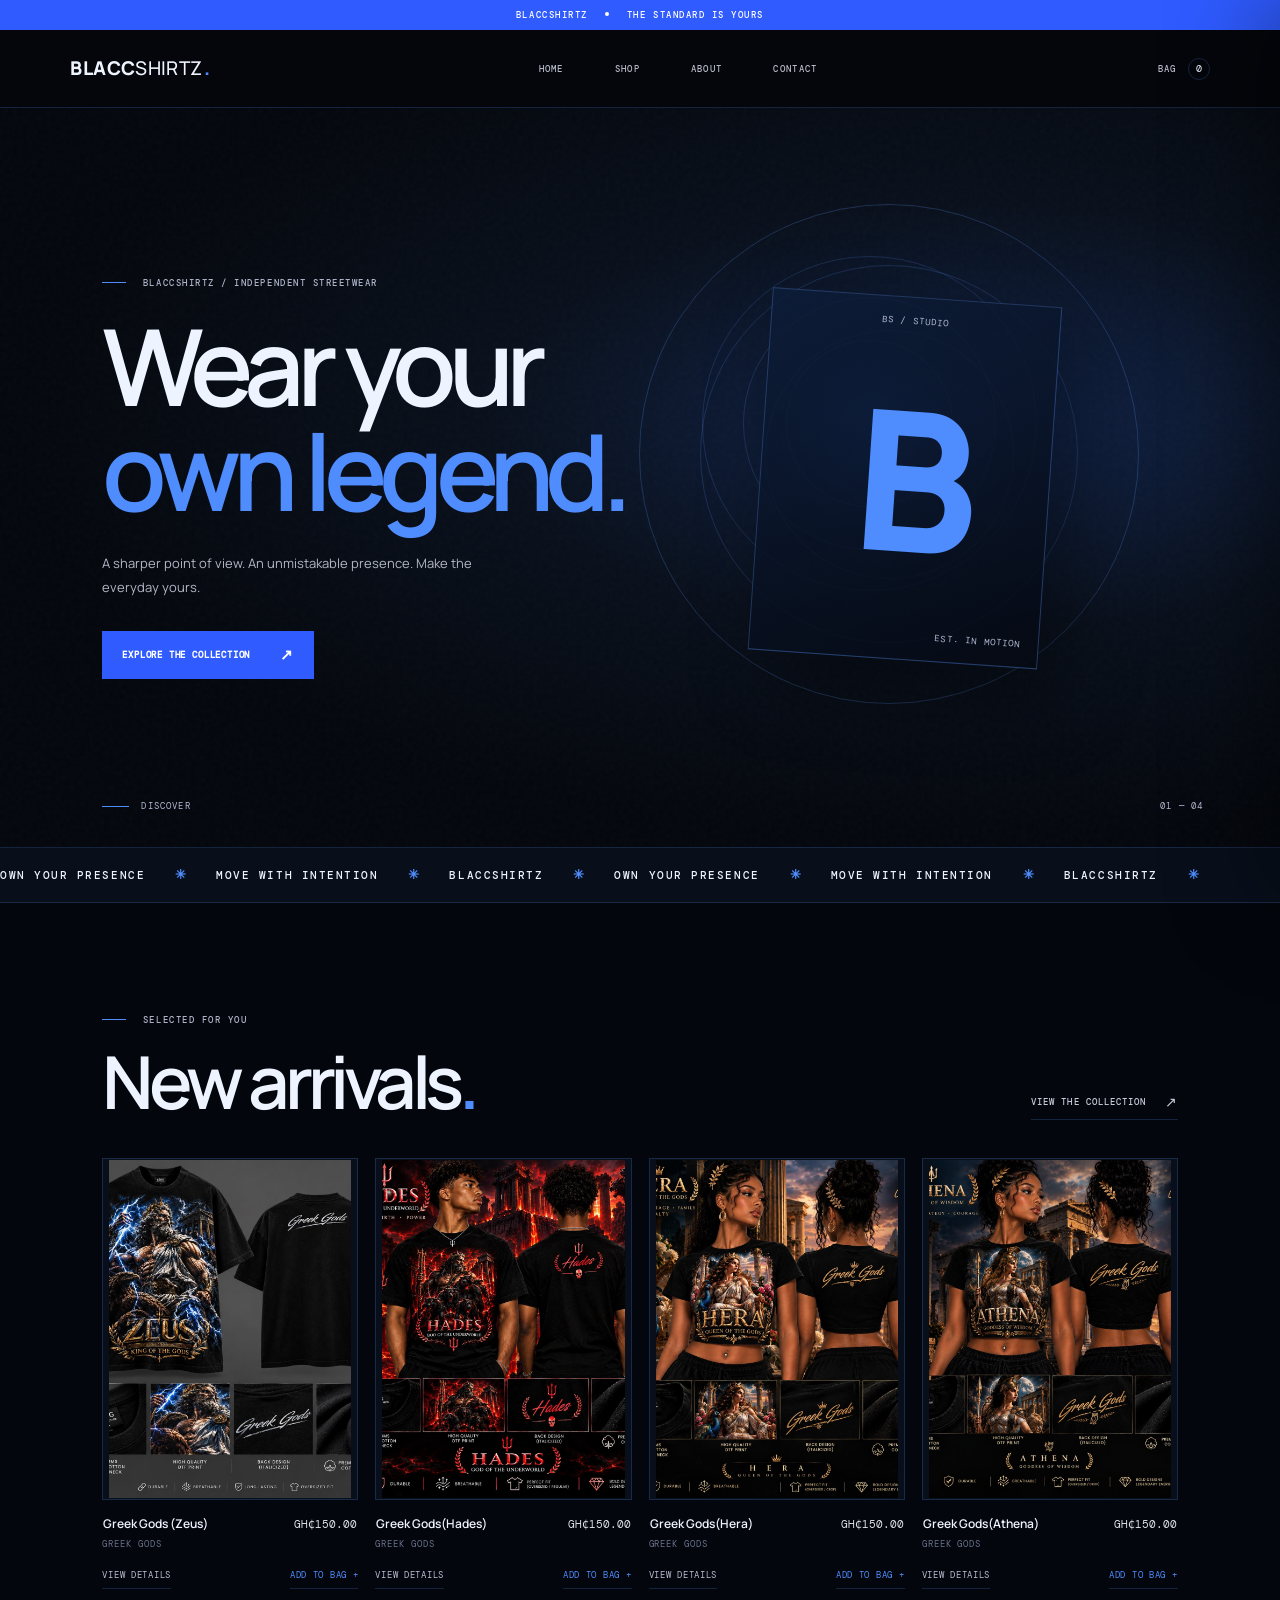
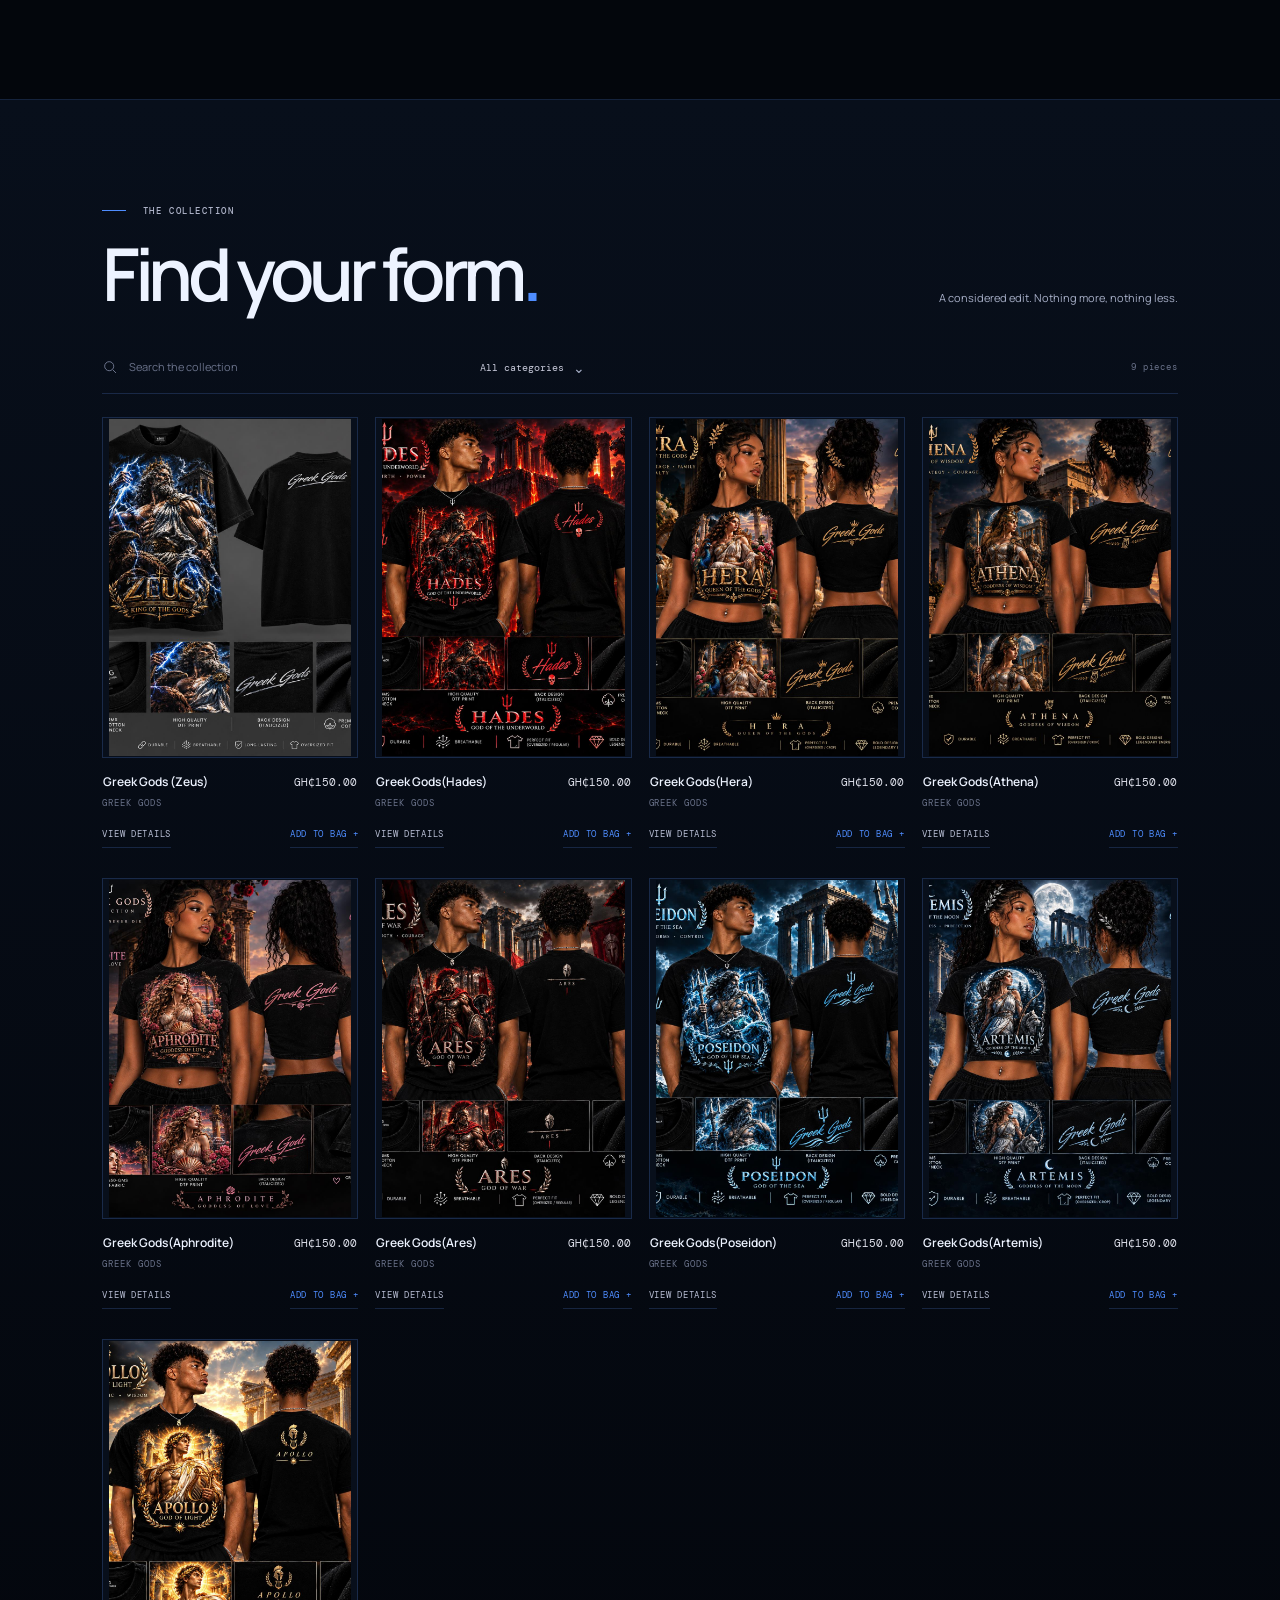
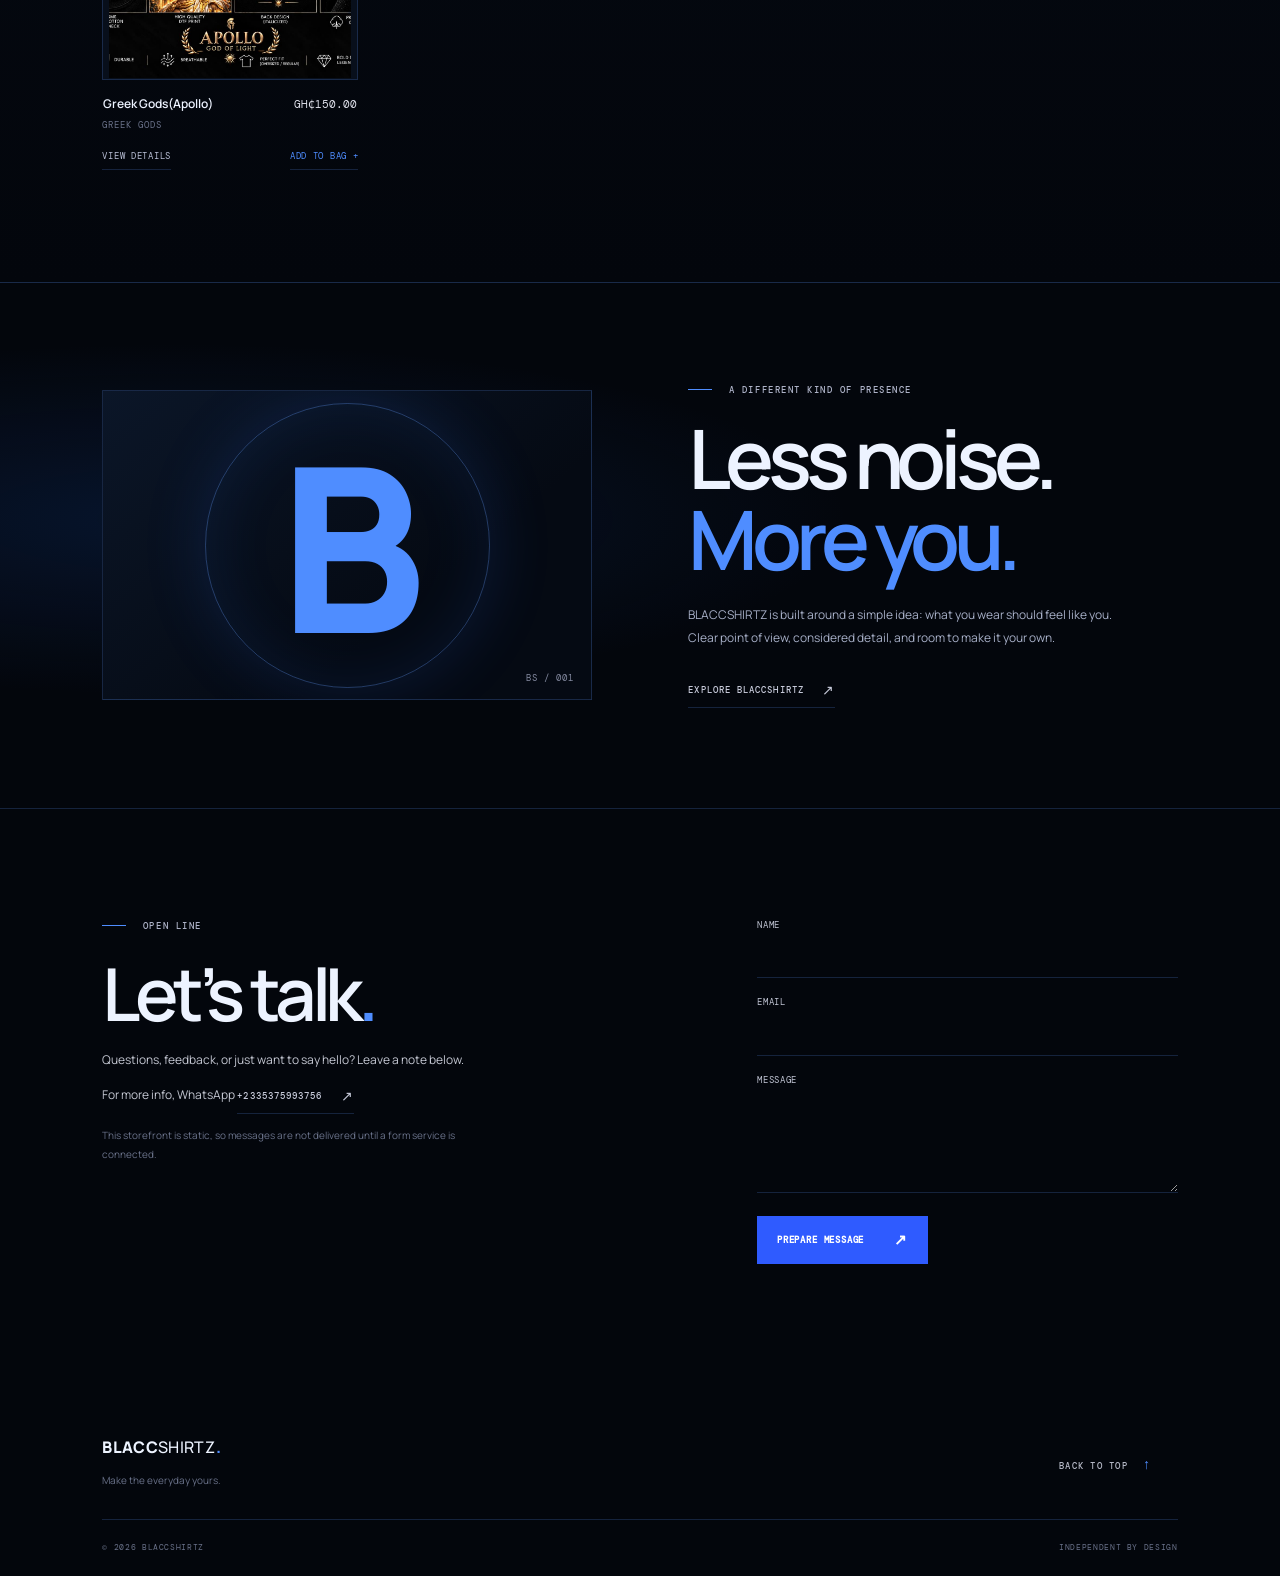
==== commit 54ef4e19: "commit changes" ====
--- a/index.html
+++ b/index.html
@@ -118,6 +118,7 @@
           <p class="eyebrow"><span class="eyebrow-line"></span> OPEN LINE</p>
           <h2 id="contact-title">Let’s talk<span class="heading-period">.</span></h2>
           <p>Questions, feedback, or just want to say hello? Leave a note below.</p>
+          <p>For more info, WhatsApp <a class="text-link" href="https://wa.me/2335375993756" target="_blank" rel="noopener noreferrer">+2335375993756 <span aria-hidden="true">↗</span></a></p>
           <p class="form-note">This storefront is static, so messages are not delivered until a form service is connected.</p>
         </div>
         <form class="contact-form" id="contact-form">
--- a/styles.css
+++ b/styles.css
@@ -188,6 +188,9 @@
 .checkout-form h3, .order-confirmation h3 { margin: 0 0 8px; font-size: 19px; font-weight: 600; letter-spacing: -.03em; }
 .checkout-form > p, .order-confirmation > p { margin: 0 0 20px; color: var(--muted); font-size: 10px; line-height: 1.8; }
 .checkout-form input { margin-bottom: 16px; }
+.checkout-payment { margin: 0 0 18px; padding: 12px; display: grid; gap: 5px; border: 1px solid var(--rule); color: #c6cad8; font-size: 10px; }
+.checkout-payment strong { color: var(--dim); font: 9px var(--mono); text-transform: uppercase; }
+.checkout-payment small { color: var(--dim); font-size: 9px; line-height: 1.6; }
 .checkout-recap { margin: 0 0 18px; padding: 12px 0; border-block: 1px solid var(--rule); }
 .checkout-recap-row { margin: 0; padding: 5px 0; display: flex; justify-content: space-between; gap: 14px; color: #c6cad8; font: 9px var(--mono); }
 .checkout-recap-row span { min-width: 0; overflow-wrap: anywhere; }
